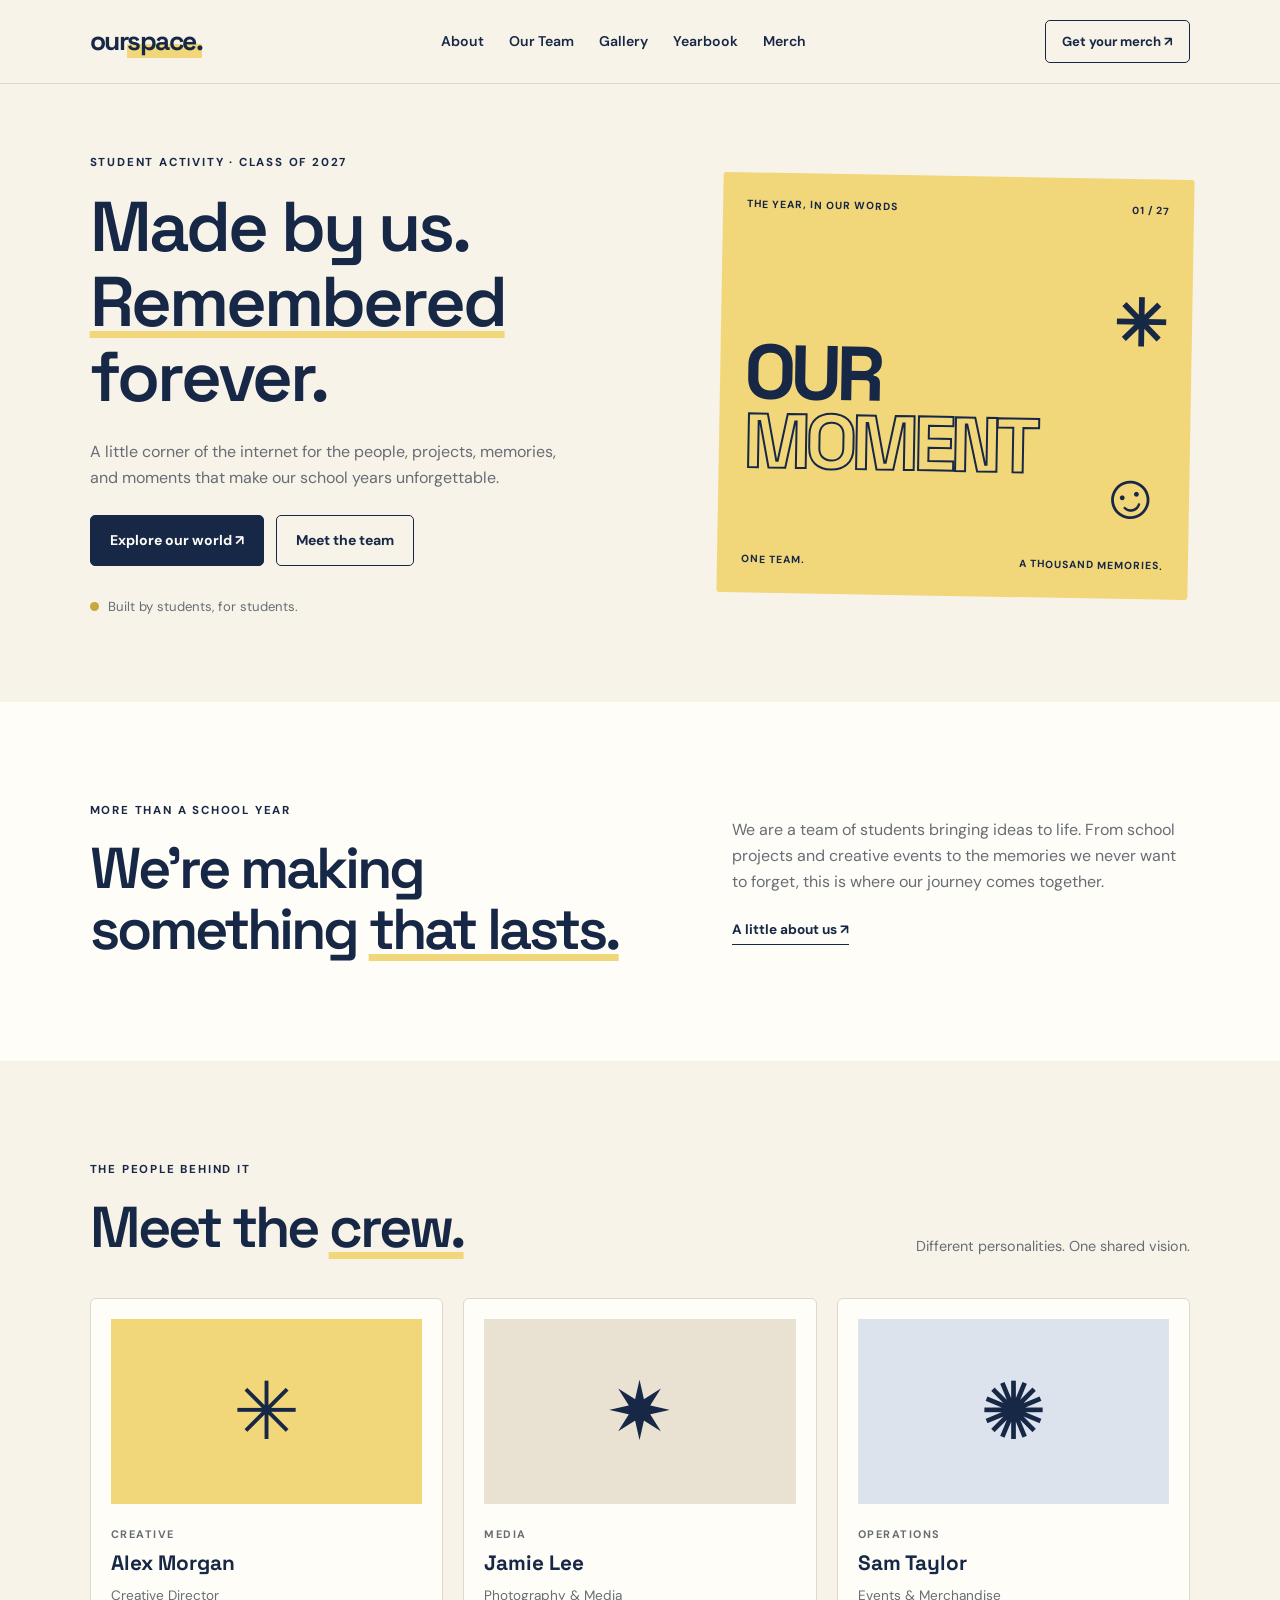
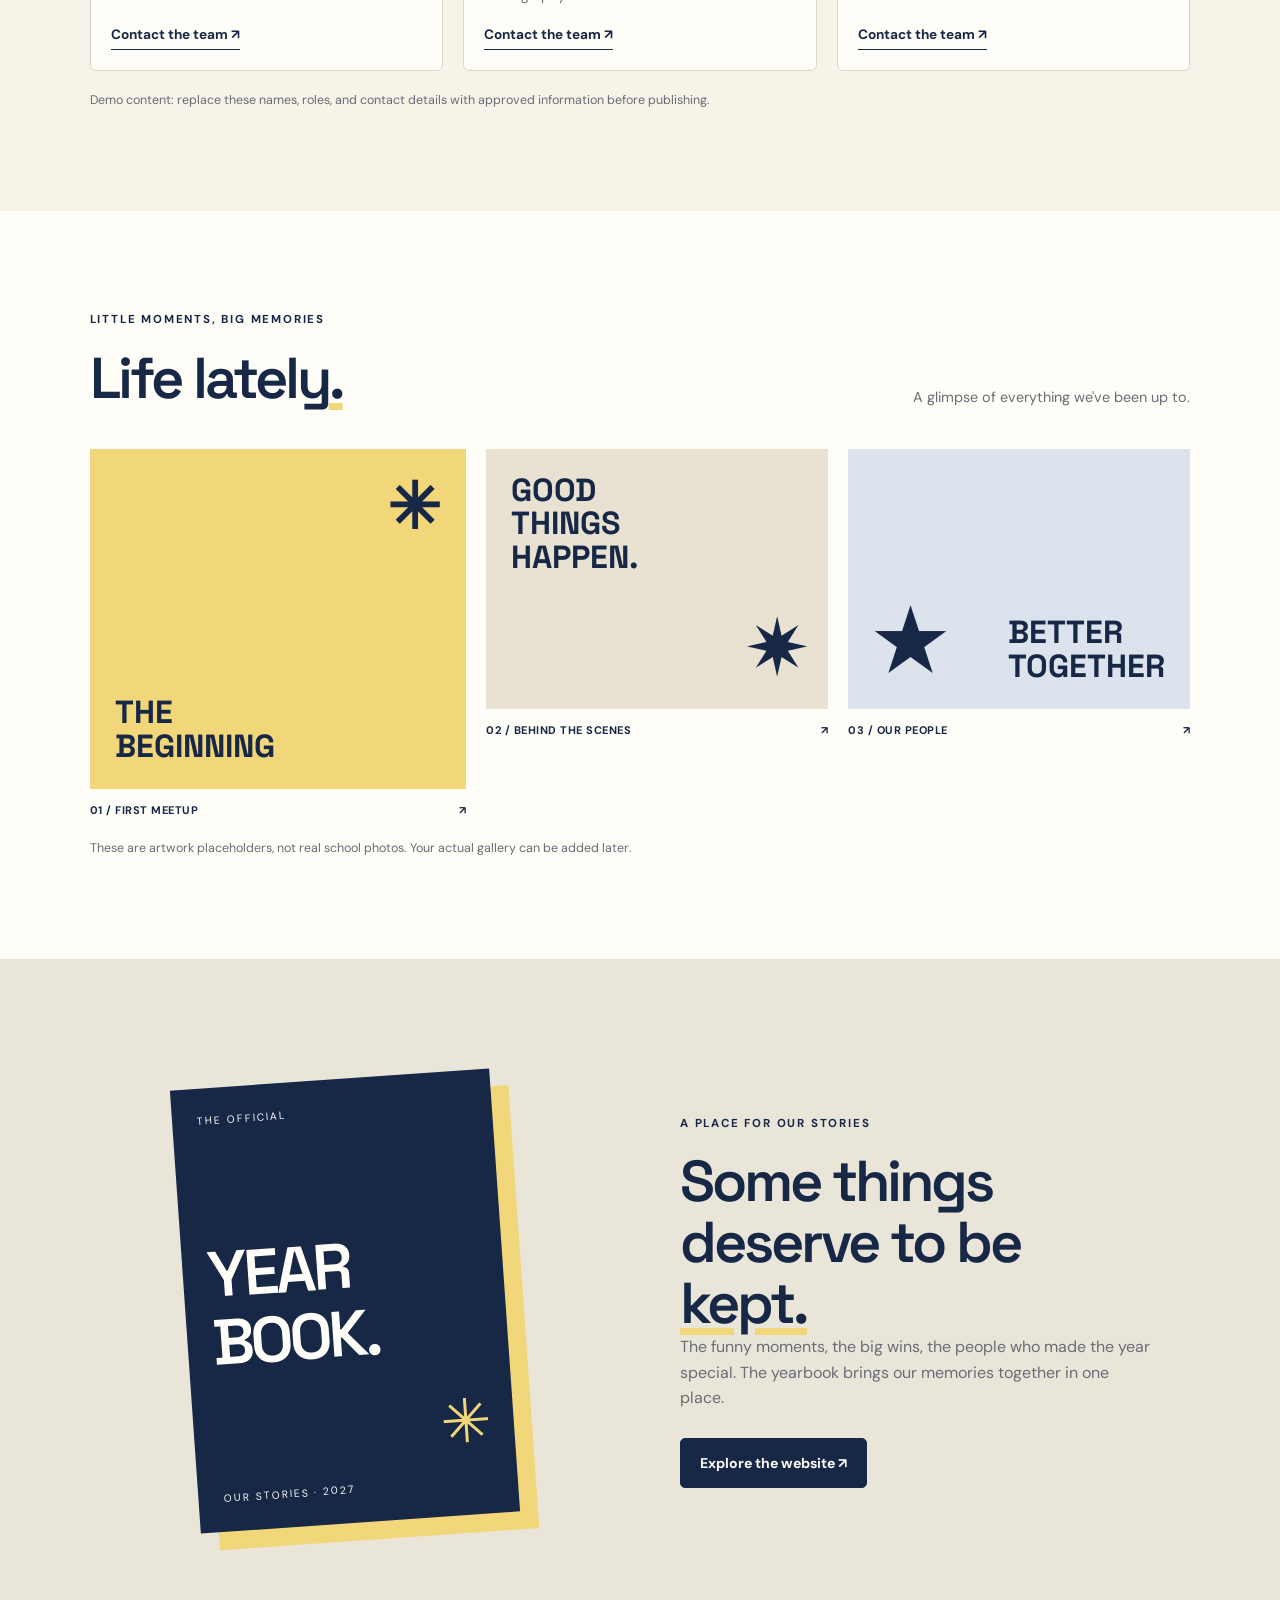
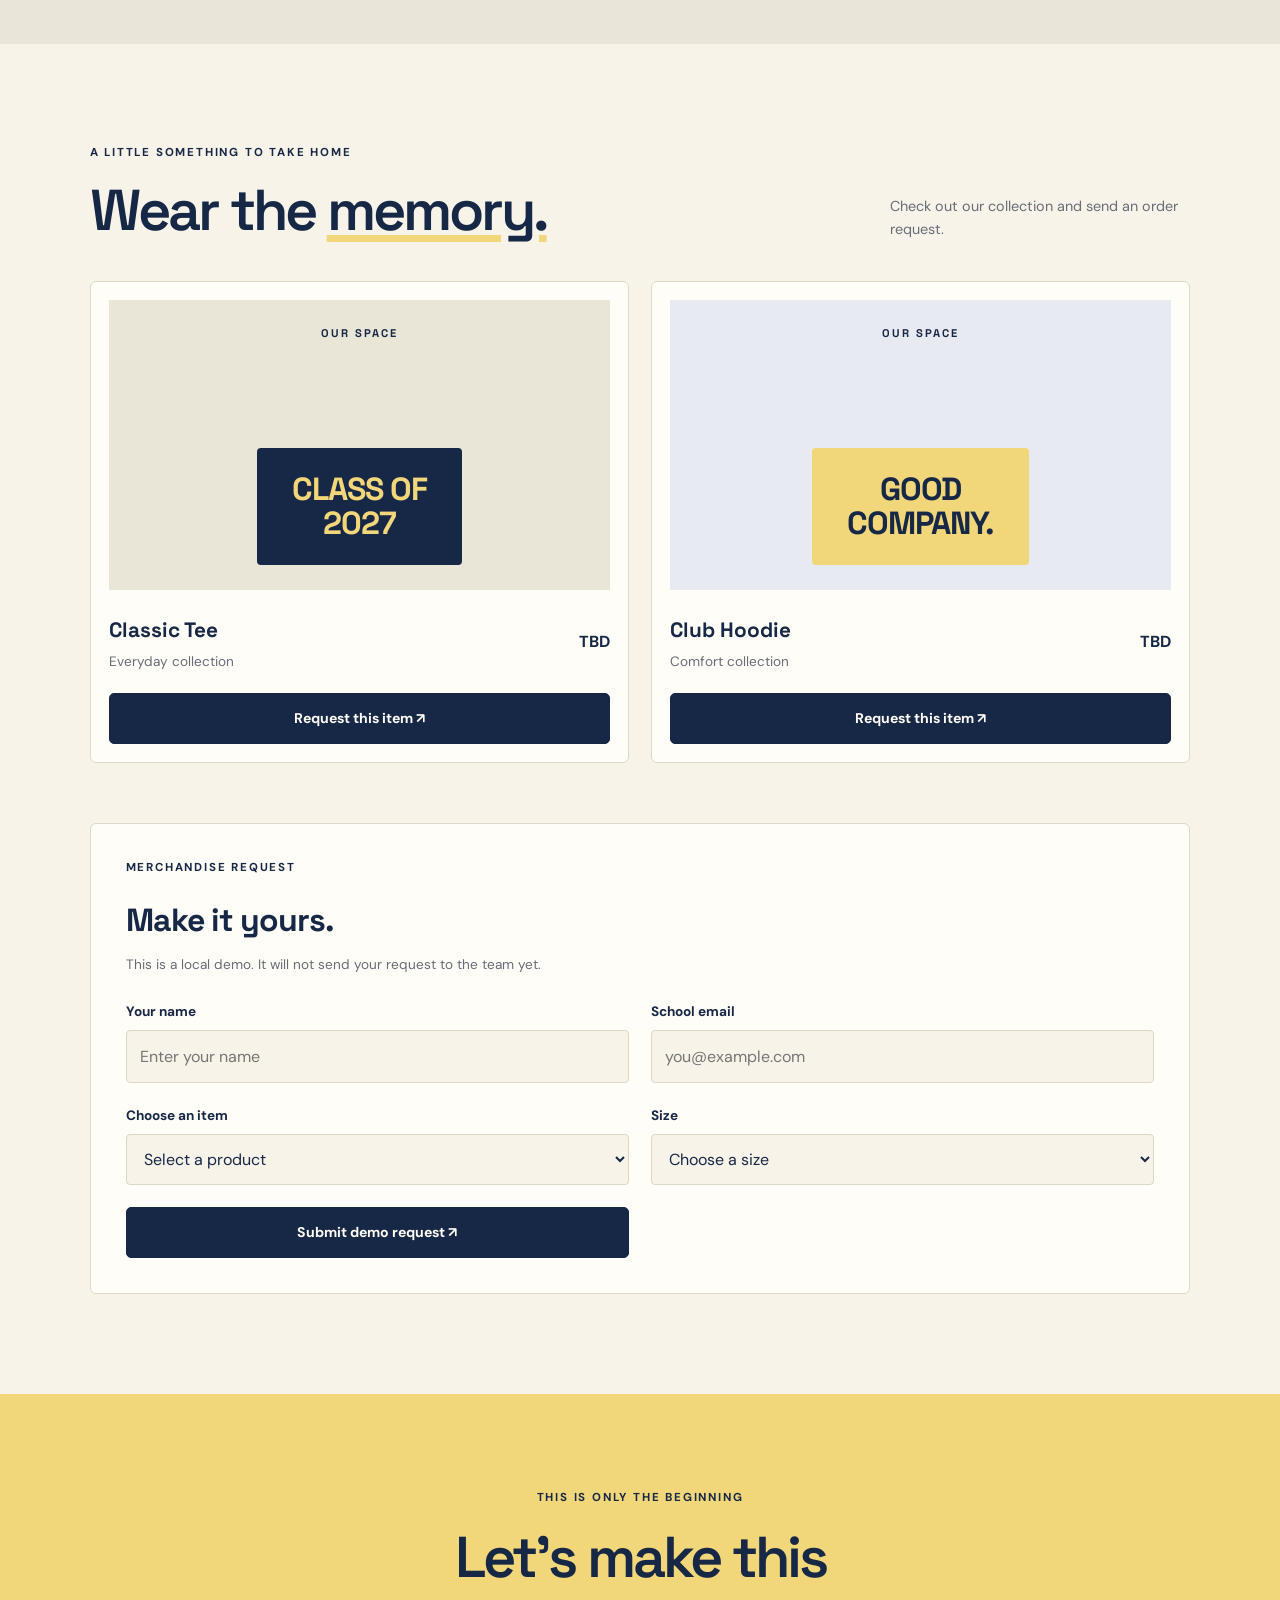
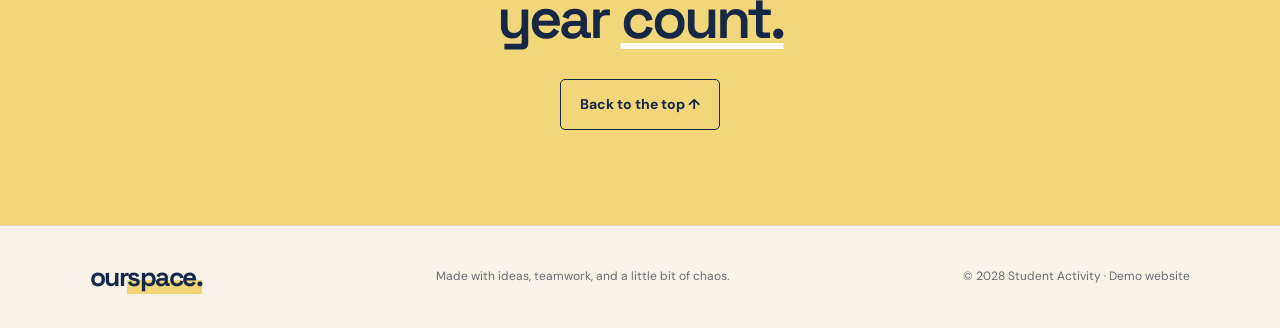
==== index.html @ 23446fe1 "Add files via upload" ====
<!DOCTYPE html>
<html lang="en">
<head>
	<meta charset="UTF-8">
	<meta name="viewport" content="width=device-width, initial-scale=1.0">
	<title>Our Space | Student Activity</title>
	<link rel="stylesheet" href="style.css">
	<script src="script.js" defer></script>
</head>

<body>
	<header class="navbar">
		<a href="#home" class="logo">our<span>space.</span></a>

		<nav>
			<a href="#about">About</a>
			<a href="#team">Our Team</a>
			<a href="#gallery">Gallery</a>
			<a href="#yearbook">Yearbook</a>
			<a href="#shop">Merch</a>
		</nav>

		<a class="nav-cta" href="#shop">Get your merch ↗</a>
	</header>

	<main>
		<section class="hero" id="home">
			<div class="hero-content">
				<p class="eyebrow">STUDENT ACTIVITY · CLASS OF 2027</p>

				<h1>Made by us.<br>
					<span>Remembered</span> forever.
				</h1>

				<p class="hero-description">
					A little corner of the internet for the people,
					projects, memories, and moments that make our
					school years unforgettable.
				</p>

				<div class="hero-buttons">
					<a class="button button-dark" href="#gallery">
						Explore our world ↗
					</a>

					<a class="button button-light" href="#team">
						Meet the team
					</a>
				</div>

				<div class="hero-note">
					<span class="status-dot"></span>
					Built by students, for students.
				</div>
			</div>

			<div class="hero-art">
				<div class="art-topline">
					<span>THE YEAR, IN OUR WORDS</span>
					<span>01 / 27</span>
				</div>

				<div class="art-main">
					<span class="art-spark">✳</span>
					<span class="art-word">OUR</span>
					<span class="art-word art-outline">MOMENT</span>
					<span class="art-smile">☺</span>
				</div>

				<div class="art-bottom">
					<span>ONE TEAM.</span>
					<span>A THOUSAND MEMORIES.</span>
				</div>
			</div>
		</section>

		<section class="intro section-pad" id="about">
			<div>
				<p class="eyebrow">MORE THAN A SCHOOL YEAR</p>
				<h2>We're making<br>something <span>that lasts.</span></h2>
			</div>

			<div class="intro-copy">
				<p>
					We are a team of students bringing ideas to life.
					From school projects and creative events to the
					memories we never want to forget, this is where
					our journey comes together.
				</p>

				<a class="text-link" href="#team">A little about us ↗</a>
			</div>
		</section>

		<section class="team section-pad" id="team">
			<div class="section-heading">
				<div>
					<p class="eyebrow">THE PEOPLE BEHIND IT</p>
					<h2>Meet the <span>crew.</span></h2>
				</div>
				<p class="section-description">
					Different personalities. One shared vision.
				</p>
			</div>

			<div class="team-grid">
				<article class="team-card">
					<div class="avatar avatar-one">✳</div>
					<p class="card-tag">CREATIVE</p>
					<h3>Alex Morgan</h3>
					<p class="muted">Creative Director</p>
					<a href="mailto:team@example.com" class="text-link">
						Contact the team ↗
					</a>
				</article>

				<article class="team-card">
					<div class="avatar avatar-two">✷</div>
					<p class="card-tag">MEDIA</p>
					<h3>Jamie Lee</h3>
					<p class="muted">Photography &amp; Media</p>
					<a href="mailto:team@example.com" class="text-link">
						Contact the team ↗
					</a>
				</article>

				<article class="team-card">
					<div class="avatar avatar-three">✺</div>
					<p class="card-tag">OPERATIONS</p>
					<h3>Sam Taylor</h3>
					<p class="muted">Events &amp; Merchandise</p>
					<a href="mailto:team@example.com" class="text-link">
						Contact the team ↗
					</a>
				</article>
			</div>

			<p class="demo-note">
				Demo content: replace these names, roles, and contact
				details with approved information before publishing.
			</p>
		</section>

		<section class="gallery section-pad" id="gallery">
			<div class="section-heading">
				<div>
					<p class="eyebrow">LITTLE MOMENTS, BIG MEMORIES</p>
					<h2>Life lately<span>.</span></h2>
				</div>
				<p class="section-description">
					A glimpse of everything we've been up to.
				</p>
			</div>

			<div class="gallery-grid">
				<article class="gallery-card gallery-tall">
					<div class="gallery-art gallery-art-one">
						<span>✳</span>
						<p>THE<br>BEGINNING</p>
					</div>
					<div class="gallery-caption">
						<span>01 / FIRST MEETUP</span>
						<span>↗</span>
					</div>
				</article>

				<article class="gallery-card">
					<div class="gallery-art gallery-art-two">
						<span>GOOD<br>THINGS<br>HAPPEN.</span>
						<span class="gallery-star">✷</span>
					</div>
					<div class="gallery-caption">
						<span>02 / BEHIND THE SCENES</span>
						<span>↗</span>
					</div>
				</article>

				<article class="gallery-card">
					<div class="gallery-art gallery-art-three">
						<span class="gallery-big">★</span>
						<span>BETTER<br>TOGETHER</span>
					</div>
					<div class="gallery-caption">
						<span>03 / OUR PEOPLE</span>
						<span>↗</span>
					</div>
				</article>
			</div>

			<p class="demo-note">
				These are artwork placeholders, not real school photos.
				Your actual gallery can be added later.
			</p>
		</section>

		<section class="yearbook section-pad" id="yearbook">
			<div class="yearbook-art">
				<div class="yearbook-cover">
					<p>THE OFFICIAL</p>
					<h3>YEAR<br>BOOK.</h3>
					<span>OUR STORIES · 2027</span>
					<div class="cover-star">✳</div>
				</div>
			</div>

			<div class="yearbook-copy">
				<p class="eyebrow">A PLACE FOR OUR STORIES</p>
				<h2>Some things<br>deserve to be <span>kept.</span></h2>
				<p>
					The funny moments, the big wins, the people who
					made the year special. The yearbook brings our
					memories together in one place.
				</p>
				<a class="button button-dark" href="#shop">
					Explore the website ↗
				</a>
			</div>
		</section>

		<section class="shop section-pad" id="shop">
			<div class="section-heading">
				<div>
					<p class="eyebrow">A LITTLE SOMETHING TO TAKE HOME</p>
					<h2>Wear the <span>memory.</span></h2>
				</div>
				<p class="section-description">
					Check out our collection and send an order request.
				</p>
			</div>

			<div class="product-grid">
				<article class="product-card">
					<div class="product-art product-shirt">
						<span>OUR SPACE</span>
						<p>CLASS OF<br>2027</p>
					</div>
					<div class="product-info">
						<div>
							<h3>Classic Tee</h3>
							<p class="muted">Everyday collection</p>
						</div>
						<span class="product-price">TBD</span>
					</div>
					<button class="button button-dark product-button"
						data-product="Classic Tee">
						Request this item ↗
					</button>
				</article>

				<article class="product-card">
					<div class="product-art product-hoodie">
						<span>OUR SPACE</span>
						<p>GOOD<br>COMPANY.</p>
					</div>
					<div class="product-info">
						<div>
							<h3>Club Hoodie</h3>
							<p class="muted">Comfort collection</p>
						</div>
						<span class="product-price">TBD</span>
					</div>
					<button class="button button-dark product-button"
						data-product="Club Hoodie">
						Request this item ↗
					</button>
				</article>
			</div>

			<div class="order-panel" id="order-panel">
				<div class="order-heading">
					<p class="eyebrow">MERCHANDISE REQUEST</p>
					<h3>Make it yours.</h3>
					<p class="muted">
						This is a local demo. It will not send your
						request to the team yet.
					</p>
				</div>

				<form id="order-form">
					<div class="form-row">
						<label for="student-name">Your name</label>
						<input id="student-name" name="studentName"
							type="text" placeholder="Enter your name"
							required>
					</div>

					<div class="form-row">
						<label for="student-email">School email</label>
						<input id="student-email" name="studentEmail"
							type="email" placeholder="you@example.com"
							required>
					</div>

					<div class="form-row">
						<label for="product-choice">Choose an item</label>
						<select id="product-choice" name="product" required>
							<option value="">Select a product</option>
							<option value="Classic Tee">Classic Tee</option>
							<option value="Club Hoodie">Club Hoodie</option>
						</select>
					</div>

					<div class="form-row">
						<label for="product-size">Size</label>
						<select id="product-size" name="size" required>
							<option value="">Choose a size</option>
							<option value="S">Small</option>
							<option value="M">Medium</option>
							<option value="L">Large</option>
							<option value="XL">Extra Large</option>
						</select>
					</div>

					<button class="button button-dark submit-button"
						type="submit">
						Submit demo request ↗
					</button>

					<p class="form-feedback" id="form-feedback"
						aria-live="polite"></p>
				</form>
			</div>
		</section>

		<section class="closing">
			<p class="eyebrow">THIS IS ONLY THE BEGINNING</p>
			<h2>Let's make this<br>year <span>count.</span></h2>
			<a class="button button-light" href="#home">
				Back to the top ↑
			</a>
		</section>
	</main>

	<footer class="footer">
		<a href="#home" class="logo">our<span>space.</span></a>
		<p>Made with ideas, teamwork, and a little bit of chaos.</p>
		<p>© 2028 Student Activity · Demo website</p>
	</footer>
</body>
</html>
---- style.css ----
@import url('https://fonts.googleapis.com/css2?family=DM+Sans:wght@400;500;600;700&family=Space+Grotesk:wght@400;500;600;700&display=swap');

:root {
    --ink: #172746;
    --paper: #F7F3E8;
    --yellow: #F2D77A;
    --muted: #686C75;
    --line: #DDD7C9;
    --white: #FFFDF7;
}

* {
    box-sizing: border-box;
    margin: 0;
    padding: 0;
}

html {
    scroll-behavior: smooth;
    scroll-padding-top: 90px;
}

body {
    background: var(--paper);
    color: var(--ink);
    font-family: "DM Sans", sans-serif;
    line-height: 1.6;
}

a {
    color: inherit;
    text-decoration: none;
}

button,
input,
select {
    font: inherit;
}

button,
a {
    -webkit-tap-highlight-color: transparent;
}

button:focus-visible,
a:focus-visible,
input:focus-visible,
select:focus-visible {
    outline: 3px solid var(--yellow);
    outline-offset: 4px;
}

/* NAVIGATION */

.navbar {
    min-height: 82px;
    padding: 20px 7%;
    display: flex;
    justify-content: space-between;
    align-items: center;
    gap: 28px;
    border-bottom: 1px solid var(--line);
    background: var(--paper);
}

.logo {
    font-family: "Space Grotesk", sans-serif;
    font-size: 1.65rem;
    font-weight: 700;
    letter-spacing: -1.5px;
    white-space: nowrap;
}

.logo span {
    color: var(--ink);
    background: linear-gradient(
        transparent 60%,
        var(--yellow) 60%
    );
}

.navbar nav {
    display: flex;
    align-items: center;
    justify-content: center;
    gap: 25px;
    flex-wrap: wrap;
}

.navbar nav a {
    font-size: 0.88rem;
    font-weight: 600;
    transition: opacity 0.2s ease;
}

.navbar nav a:hover,
.text-link:hover {
    opacity: 0.65;
}

.nav-cta {
    border: 1px solid var(--ink);
    padding: 10px 16px;
    border-radius: 5px;
    font-size: 0.82rem;
    font-weight: 700;
    white-space: nowrap;
    transition: background 0.2s ease;
}

.nav-cta:hover {
    background: var(--yellow);
}

/* REUSABLE BUTTONS */

.button {
    display: inline-flex;
    justify-content: center;
    align-items: center;
    border: 1px solid var(--ink);
    border-radius: 5px;
    padding: 13px 19px;
    cursor: pointer;
    font-size: 0.88rem;
    font-weight: 700;
    transition: transform 0.2s ease, background 0.2s ease;
}

.button:hover {
    transform: translateY(-3px);
}

.button-dark {
    background: var(--ink);
    color: var(--white);
}

.button-dark:hover {
    background: #263B60;
}

.button-light {
    background: transparent;
    color: var(--ink);
}

.button-light:hover {
    background: var(--yellow);
}

/* HERO SECTION */

.hero {
    padding: 70px 7% 85px;
    min-height: 580px;
    display: grid;
    grid-template-columns: 1.1fr 0.9fr;
    gap: 55px;
    align-items: center;
}

.eyebrow {
    font-size: 0.72rem;
    font-weight: 700;
    letter-spacing: 1.8px;
    margin-bottom: 18px;
}

.hero h1,
h2,
.yearbook-cover h3,
.closing h2 {
    font-family: "Space Grotesk", sans-serif;
    font-weight: 600;
    letter-spacing: -3px;
    line-height: 1.06;
}

.hero h1 {
    font-size: clamp(3rem, 5.5vw, 5.5rem);
    max-width: 650px;
}

.hero h1 span,
.intro h2 span,
.section-heading h2 span,
.yearbook-copy h2 span {
    color: var(--ink);
    text-decoration: underline;
    text-decoration-color: var(--yellow);
    text-decoration-thickness: 7px;
    text-underline-offset: 5px;
}

.hero-description {
    color: var(--muted);
    max-width: 480px;
    margin: 25px 0;
    font-size: 1rem;
}

.hero-buttons {
    display: flex;
    flex-wrap: wrap;
    gap: 12px;
}

.hero-note {
    display: flex;
    align-items: center;
    gap: 9px;
    margin-top: 30px;
    color: var(--muted);
    font-size: 0.82rem;
}

.status-dot {
    width: 9px;
    height: 9px;
    border-radius: 50%;
    background: #C6A83F;
}

/* DECORATIVE HERO ART */

.hero-art {
    background: var(--yellow);
    min-height: 420px;
    padding: 24px;
    display: flex;
    flex-direction: column;
    justify-content: space-between;
    transform: rotate(1deg);
    border-radius: 3px;
    overflow: hidden;
}

.art-topline,
.art-bottom {
    display: flex;
    justify-content: space-between;
    gap: 10px;
    font-size: 0.65rem;
    font-weight: 700;
    letter-spacing: 1px;
}

.art-main {
    position: relative;
    display: flex;
    flex-direction: column;
    align-items: flex-start;
    font-family: "Space Grotesk", sans-serif;
    font-weight: 700;
    font-size: clamp(3rem, 6vw, 5.7rem);
    letter-spacing: -6px;
    line-height: 0.9;
}

.art-outline {
    color: transparent;
    -webkit-text-stroke: 2px var(--ink);
}

.art-spark {
    font-size: 4rem;
    align-self: flex-end;
    margin-bottom: -10px;
    letter-spacing: 0;
}

.art-smile {
    position: absolute;
    right: 8px;
    bottom: -45px;
    font-size: 4rem;
    transform: rotate(-15deg);
}

/* INTRODUCTION */

.section-pad {
    padding: 100px 7%;
}

.intro {
    background: var(--white);
    display: grid;
    grid-template-columns: 1fr 0.8fr;
    gap: 70px;
    align-items: center;
}

.intro h2,
.section-heading h2,
.yearbook-copy h2,
.closing h2 {
    font-size: clamp(2.5rem, 4.5vw, 4.2rem);
}

.intro-copy {
    max-width: 490px;
}

.intro-copy p,
.yearbook-copy > p:not(.eyebrow) {
    color: var(--muted);
    margin-bottom: 22px;
}

.text-link {
    display: inline-block;
    font-size: 0.85rem;
    font-weight: 700;
    border-bottom: 1px solid currentColor;
    padding-bottom: 3px;
}

/* TEAM */

.team,
.shop {
    background: var(--paper);
}

.section-heading {
    display: flex;
    justify-content: space-between;
    align-items: flex-end;
    gap: 30px;
    margin-bottom: 40px;
}

.section-description {
    max-width: 300px;
    color: var(--muted);
    font-size: 0.9rem;
}

.team-grid {
    display: grid;
    grid-template-columns: repeat(3, minmax(0, 1fr));
    gap: 20px;
}

.team-card {
    padding: 20px;
    background: var(--white);
    border: 1px solid var(--line);
    border-radius: 6px;
}

.avatar {
    min-height: 185px;
    display: flex;
    align-items: center;
    justify-content: center;
    font-family: "Space Grotesk", sans-serif;
    font-size: 5rem;
    margin-bottom: 22px;
}

.avatar-one {
    background: var(--yellow);
}

.avatar-two {
    background: #E9E2D3;
}

.avatar-three {
    background: #DCE3ED;
}

.card-tag {
    font-size: 0.68rem;
    letter-spacing: 1.5px;
    font-weight: 700;
    color: var(--muted);
}

.team-card h3,
.product-info h3 {
    font-family: "Space Grotesk", sans-serif;
    font-size: 1.3rem;
    margin: 4px 0;
}

.muted {
    color: var(--muted);
    font-size: 0.85rem;
}

.team-card .text-link {
    margin-top: 18px;
}

.demo-note {
    color: var(--muted);
    font-size: 0.78rem;
    margin-top: 20px;
}

/* GALLERY */

.gallery {
    background: var(--white);
}

.gallery-grid {
    display: grid;
    grid-template-columns: 1.1fr 1fr 1fr;
    gap: 20px;
    align-items: start;
}

.gallery-card {
    min-width: 0;
}

.gallery-art {
    min-height: 260px;
    padding: 25px;
    display: flex;
    flex-direction: column;
    justify-content: space-between;
    font-family: "Space Grotesk", sans-serif;
    font-weight: 700;
    font-size: 2rem;
    line-height: 1.05;
    overflow: hidden;
}

.gallery-tall .gallery-art {
    min-height: 340px;
}

.gallery-art-one {
    background: var(--yellow);
}

.gallery-art-one > span {
    align-self: flex-end;
    font-size: 4rem;
}

.gallery-art-two {
    background: #E9E2D3;
    position: relative;
}

.gallery-star {
    align-self: flex-end;
    font-size: 4rem;
}

.gallery-art-three {
    background: #DCE3ED;
    flex-direction: row;
    align-items: flex-end;
    gap: 12px;
}

.gallery-big {
    font-size: 5rem;
}

.gallery-caption {
    display: flex;
    justify-content: space-between;
    gap: 10px;
    margin-top: 13px;
    font-size: 0.69rem;
    font-weight: 700;
    letter-spacing: 0.5px;
}

/* YEARBOOK */

.yearbook {
    background: #EAE5D9;
    display: grid;
    grid-template-columns: 1fr 1fr;
    align-items: center;
    gap: 80px;
}

.yearbook-art {
    display: flex;
    justify-content: center;
    padding: 20px;
}

.yearbook-cover {
    width: min(100%, 320px);
    aspect-ratio: 0.72;
    background: var(--ink);
    color: var(--white);
    padding: 25px;
    display: flex;
    flex-direction: column;
    justify-content: space-between;
    position: relative;
    box-shadow: 18px 18px 0 var(--yellow);
    transform: rotate(-4deg);
}

.yearbook-cover > p,
.yearbook-cover > span {
    font-size: 0.65rem;
    letter-spacing: 2px;
}

.yearbook-cover h3 {
    font-size: 4rem;
    letter-spacing: -4px;
}

.cover-star {
    position: absolute;
    right: 22px;
    bottom: 45px;
    color: var(--yellow);
    font-size: 3.8rem;
}

.yearbook-copy {
    max-width: 470px;
}

.yearbook-copy .button {
    margin-top: 5px;
}

/* MERCHANDISE */

.product-grid {
    display: grid;
    grid-template-columns: repeat(2, minmax(0, 1fr));
    gap: 22px;
}

.product-card {
    padding: 18px;
    border: 1px solid var(--line);
    border-radius: 6px;
    background: var(--white);
}

.product-art {
    min-height: 290px;
    padding: 25px;
    display: flex;
    flex-direction: column;
    justify-content: space-between;
    align-items: center;
    text-align: center;
    font-family: "Space Grotesk", sans-serif;
    font-weight: 700;
    font-size: 0.7rem;
    letter-spacing: 2px;
}

.product-art p {
    font-size: 2rem;
    letter-spacing: -1px;
    line-height: 1.05;
}

.product-shirt {
    background: #E9E6D8;
}

.product-hoodie {
    background: #E7EAF0;
}

.product-shirt p {
    background: var(--ink);
    color: var(--yellow);
    padding: 25px 35px;
    border-radius: 4px;
}

.product-hoodie p {
    background: var(--yellow);
    color: var(--ink);
    padding: 25px 35px;
    border-radius: 4px;
}

.product-info {
    display: flex;
    justify-content: space-between;
    gap: 15px;
    align-items: center;
    padding: 20px 0;
}

.product-price {
    font-weight: 700;
    white-space: nowrap;
}

.product-button {
    width: 100%;
}

/* ORDER FORM */

.order-panel {
    margin-top: 60px;
    padding: 35px;
    background: var(--white);
    border: 1px solid var(--line);
    border-radius: 6px;
}

.order-heading {
    max-width: 540px;
    margin-bottom: 25px;
}

.order-heading h3 {
    font-family: "Space Grotesk", sans-serif;
    font-size: 2rem;
    letter-spacing: -1px;
    margin-bottom: 8px;
}

#order-form {
    display: grid;
    grid-template-columns: 1fr 1fr;
    gap: 22px;
}

.form-row {
    display: flex;
    flex-direction: column;
    gap: 7px;
}

.form-row label {
    font-size: 0.85rem;
    font-weight: 700;
}

.form-row input,
.form-row select {
    width: 100%;
    padding: 13px;
    background: var(--paper);
    border: 1px solid var(--line);
    border-radius: 4px;
    color: var(--ink);
}

.form-row input:focus,
.form-row select:focus {
    border-color: var(--ink);
}

.submit-button {
    align-self: end;
}

.form-feedback {
    align-self: center;
    color: #52602B;
    font-size: 0.9rem;
    font-weight: 600;
}

/* CLOSING SECTION */

.closing {
    background: var(--yellow);
    text-align: center;
    padding: 95px 20px;
}

.closing .eyebrow {
    margin-bottom: 20px;
}

.closing h2 {
    margin-bottom: 30px;
}

.closing h2 span {
    color: var(--ink);
    text-decoration: underline;
    text-decoration-color: var(--white);
    text-decoration-thickness: 6px;
    text-underline-offset: 5px;
}

/* FOOTER */

.footer {
    padding: 30px 7%;
    display: flex;
    justify-content: space-between;
    align-items: center;
    gap: 20px;
    flex-wrap: wrap;
    border-top: 1px solid var(--line);
    background: var(--paper);
}

.footer p {
    font-size: 0.75rem;
    color: var(--muted);
}

/* TABLETS */

@media (max-width: 1000px) {
    .navbar {
        flex-wrap: wrap;
    }

    .navbar nav {
        order: 3;
        width: 100%;
        justify-content: flex-start;
    }

    .hero {
        grid-template-columns: 1fr 0.85fr;
        gap: 30px;
    }

    .art-main {
        font-size: 4rem;
    }

    .section-pad {
        padding: 75px 5%;
    }
}

/* PHONES */

@media (max-width: 700px) {
    .navbar {
        padding: 18px 5%;
    }

    .navbar nav {
        gap: 14px;
    }

    .navbar nav a {
        font-size: 0.78rem;
    }

    .nav-cta {
        display: none;
    }

    .hero,
    .intro,
    .yearbook {
        grid-template-columns: 1fr;
    }

    .hero {
        padding: 55px 5%;
    }

    .hero h1 {
        font-size: 3.5rem;
    }

    .hero-art {
        min-height: 340px;
    }

    .art-main {
        font-size: 4.2rem;
    }

    .section-pad {
        padding: 65px 5%;
    }

    .intro {
        gap: 25px;
    }

    .section-heading {
        align-items: flex-start;
        flex-direction: column;
        gap: 15px;
    }

    .team-grid {
        grid-template-columns: 1fr;
    }

    .avatar {
        min-height: 150px;
    }

    .gallery-grid {
        grid-template-columns: 1fr 1fr;
    }

    .gallery-tall {
        grid-column: 1 / -1;
    }

    .gallery-tall .gallery-art {
        min-height: 300px;
    }

    .gallery-art {
        min-height: 230px;
        padding: 18px;
        font-size: 1.6rem;
    }

    .yearbook {
        gap: 40px;
    }

    .product-grid {
        grid-template-columns: 1fr;
    }

    .order-panel {
        padding: 22px;
    }

    #order-form {
        grid-template-columns: 1fr;
    }

    .footer {
        flex-direction: column;
        align-items: flex-start;
    }
}

/* SMALL PHONES */

@media (max-width: 400px) {
    .hero h1 {
        font-size: 2.9rem;
    }

    .art-main {
        font-size: 3.3rem;
    }

    .art-bottom {
        font-size: 0.55rem;
    }

    .gallery-grid {
        grid-template-columns: 1fr;
    }

    .gallery-tall {
        grid-column: auto;
    }
}
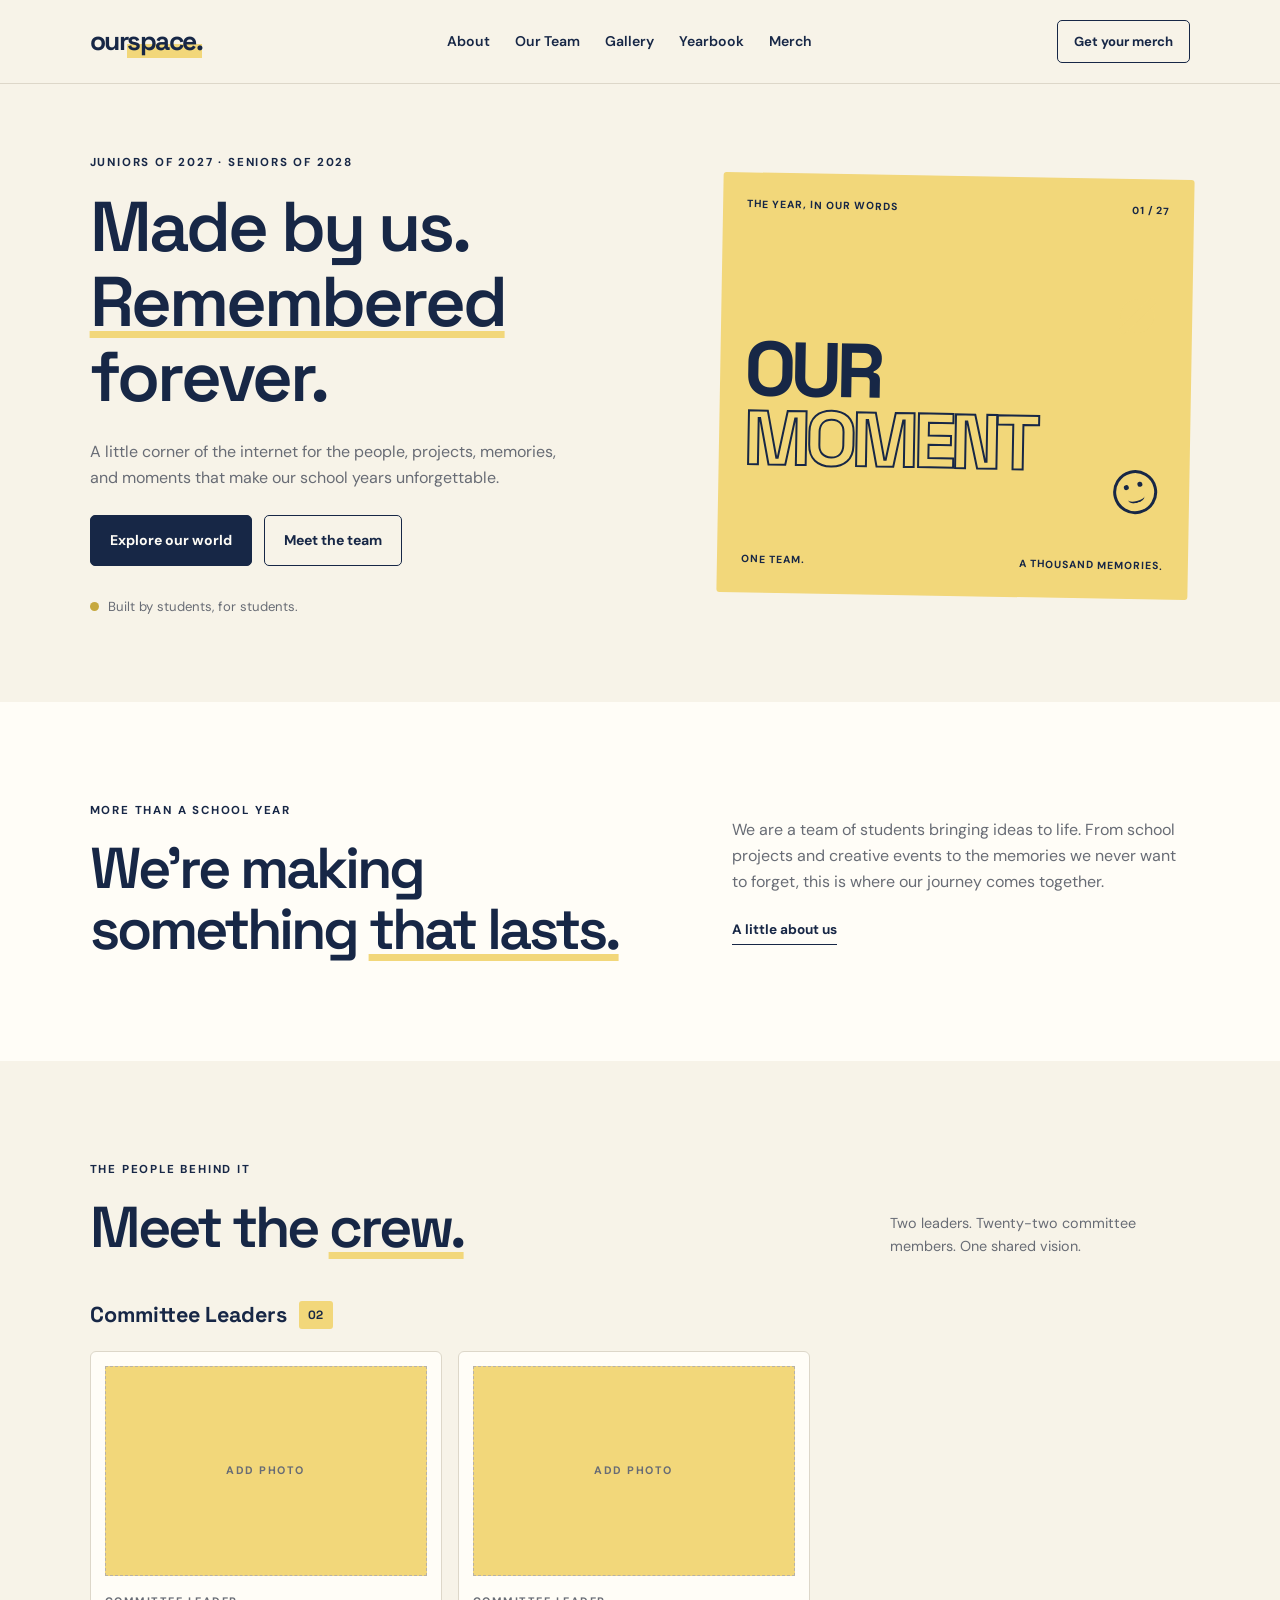
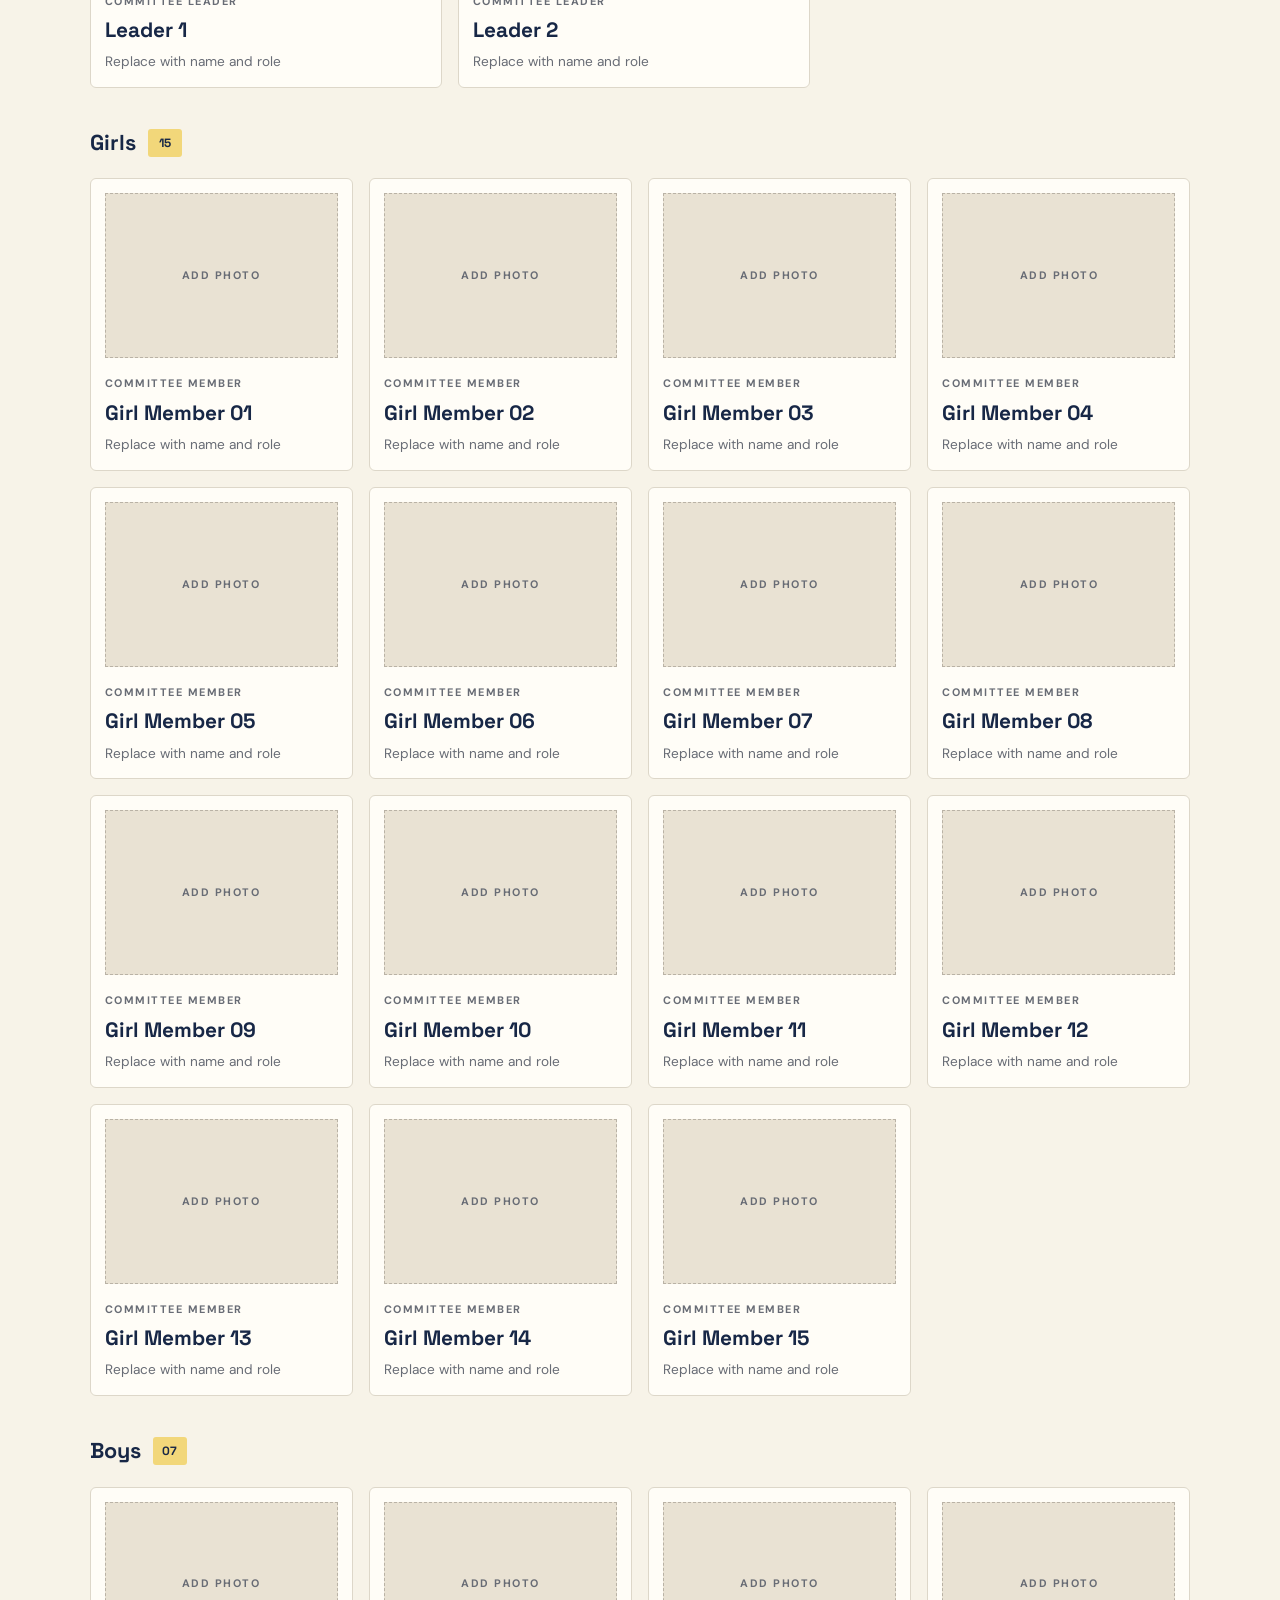
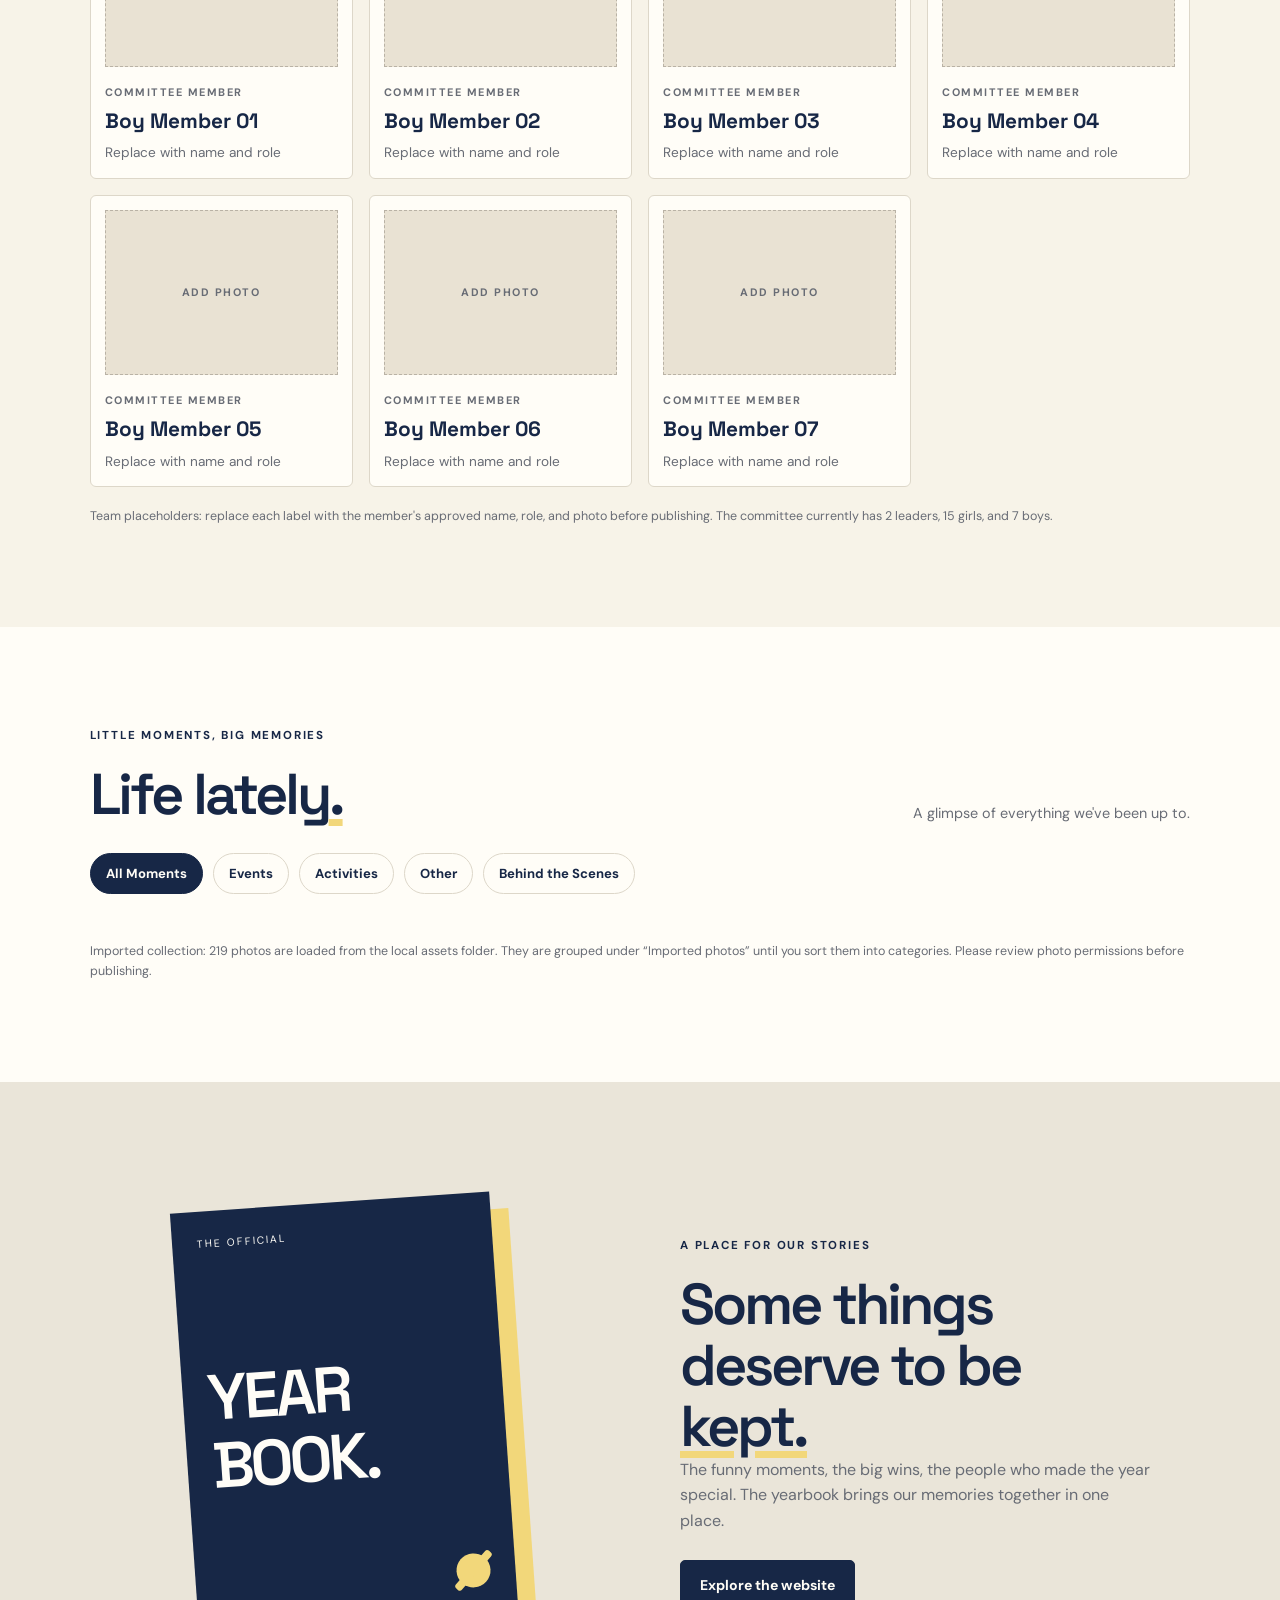
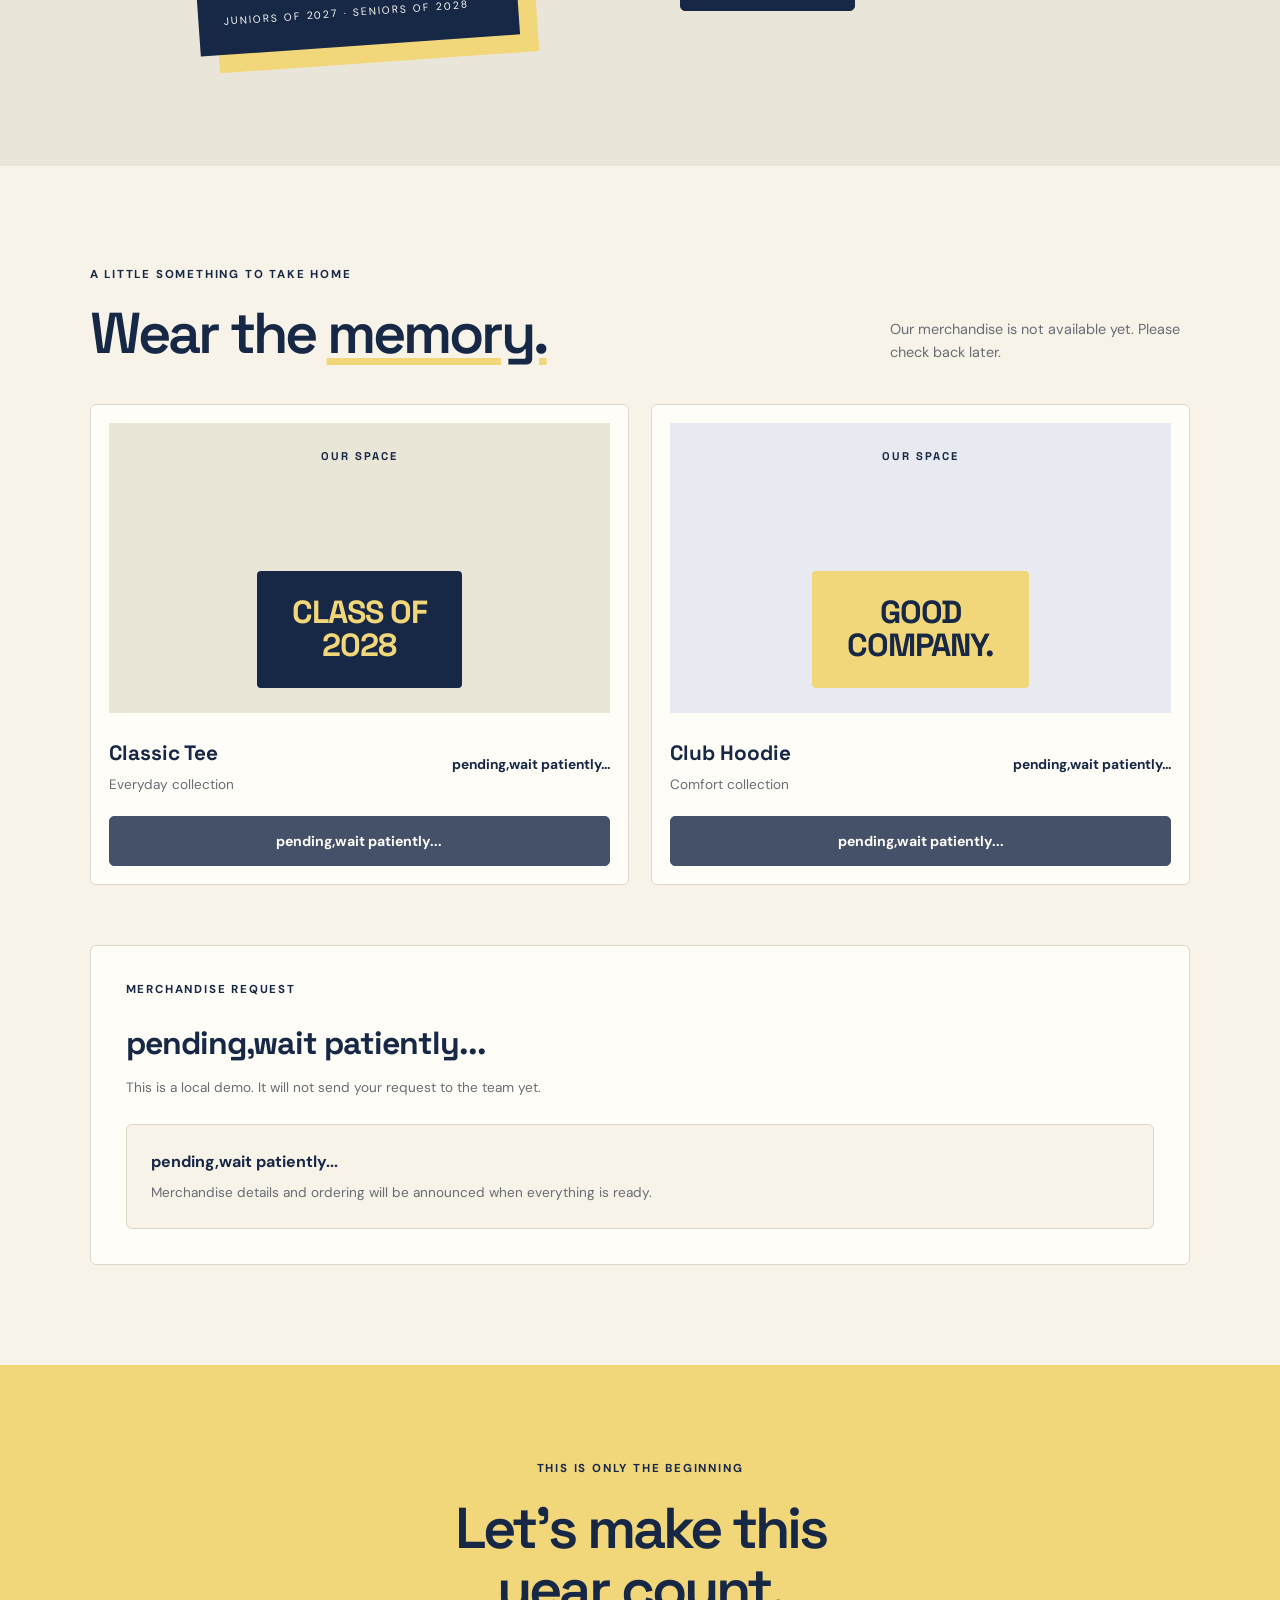
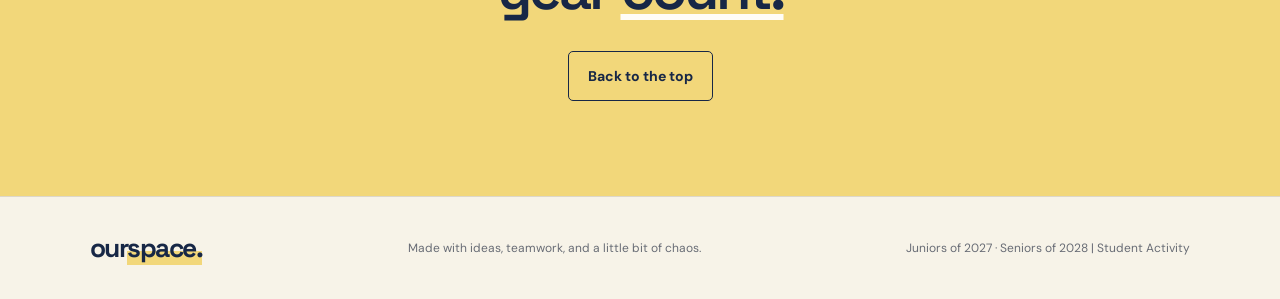
==== commit 10d130de: "Update homepage with new gallery" ====
--- a/index.html
+++ b/index.html
@@ -4,8 +4,9 @@
 	<meta charset="UTF-8">
 	<meta name="viewport" content="width=device-width, initial-scale=1.0">
 	<title>Our Space | Student Activity</title>
-	<link rel="stylesheet" href="style.css">
-	<script src="script.js" defer></script>
+	<link rel="stylesheet" href="our-space-style.css">
+<script src="gallery-data.js" defer></script>
+<script src="our-space-script.js" defer></script>
 </head>
 
 <body>
@@ -20,13 +21,13 @@
 			<a href="#shop">Merch</a>
 		</nav>
 
-		<a class="nav-cta" href="#shop">Get your merch ↗</a>
+		<a class="nav-cta" href="#shop">Get your merch</a>
 	</header>
 
 	<main>
 		<section class="hero" id="home">
 			<div class="hero-content">
-				<p class="eyebrow">STUDENT ACTIVITY · CLASS OF 2027</p>
+				<p class="eyebrow">JUNIORS OF 2027 · SENIORS OF 2028 </p>
 
 				<h1>Made by us.<br>
 					<span>Remembered</span> forever.
@@ -40,7 +41,7 @@
 
 				<div class="hero-buttons">
 					<a class="button button-dark" href="#gallery">
-						Explore our world ↗
+						Explore our world
 					</a>
 
 					<a class="button button-light" href="#team">
@@ -61,10 +62,10 @@
 				</div>
 
 				<div class="art-main">
-					<span class="art-spark">✳</span>
+					<span class="art-spark" aria-hidden="true"></span>
 					<span class="art-word">OUR</span>
 					<span class="art-word art-outline">MOMENT</span>
-					<span class="art-smile">☺</span>
+					<span class="art-smile" aria-hidden="true"></span>
 				</div>
 
 				<div class="art-bottom">
@@ -88,7 +89,7 @@
 					our journey comes together.
 				</p>
 
-				<a class="text-link" href="#team">A little about us ↗</a>
+				<a class="text-link" href="#team">A little about us</a>
 			</div>
 		</section>
 
@@ -98,47 +99,172 @@
 					<p class="eyebrow">THE PEOPLE BEHIND IT</p>
 					<h2>Meet the <span>crew.</span></h2>
 				</div>
-				<p class="section-description">
-					Different personalities. One shared vision.
-				</p>
-			</div>
-
-			<div class="team-grid">
-				<article class="team-card">
-					<div class="avatar avatar-one">✳</div>
-					<p class="card-tag">CREATIVE</p>
-					<h3>Alex Morgan</h3>
-					<p class="muted">Creative Director</p>
-					<a href="mailto:team@example.com" class="text-link">
-						Contact the team ↗
-					</a>
-				</article>
-
-				<article class="team-card">
-					<div class="avatar avatar-two">✷</div>
-					<p class="card-tag">MEDIA</p>
-					<h3>Jamie Lee</h3>
-					<p class="muted">Photography &amp; Media</p>
-					<a href="mailto:team@example.com" class="text-link">
-						Contact the team ↗
-					</a>
-				</article>
-
-				<article class="team-card">
-					<div class="avatar avatar-three">✺</div>
-					<p class="card-tag">OPERATIONS</p>
-					<h3>Sam Taylor</h3>
-					<p class="muted">Events &amp; Merchandise</p>
-					<a href="mailto:team@example.com" class="text-link">
-						Contact the team ↗
-					</a>
-				</article>
-			</div>
-
-			<p class="demo-note">
-				Demo content: replace these names, roles, and contact
-				details with approved information before publishing.
-			</p>
+				<p class="section-description">Two leaders. Twenty-two committee members. One shared vision.</p>
+			</div>
+
+			<div class="team-group">
+				<h3 class="team-group-title">Committee Leaders <span>02</span></h3>
+				<div class="team-grid leaders-grid">
+				<article class="team-card leader-card">
+					<div class="member-photo" role="img" aria-label="Photo placeholder for Leader 1"><span>ADD PHOTO</span></div>
+					<p class="card-tag">COMMITTEE LEADER</p>
+					<h3>Leader 1</h3>
+					<p class="muted">Replace with name and role</p>
+				</article>
+				<article class="team-card leader-card">
+					<div class="member-photo" role="img" aria-label="Photo placeholder for Leader 2"><span>ADD PHOTO</span></div>
+					<p class="card-tag">COMMITTEE LEADER</p>
+					<h3>Leader 2</h3>
+					<p class="muted">Replace with name and role</p>
+				</article>
+				</div>
+			</div>
+
+			<div class="team-group">
+				<h3 class="team-group-title">Girls <span>15</span></h3>
+				<div class="team-grid members-grid">
+				<article class="team-card member-card">
+					<div class="member-photo" role="img" aria-label="Photo placeholder for Girl Member 01"><span>ADD PHOTO</span></div>
+					<p class="card-tag">COMMITTEE MEMBER</p>
+					<h3>Girl Member 01</h3>
+					<p class="muted">Replace with name and role</p>
+				</article>
+				<article class="team-card member-card">
+					<div class="member-photo" role="img" aria-label="Photo placeholder for Girl Member 02"><span>ADD PHOTO</span></div>
+					<p class="card-tag">COMMITTEE MEMBER</p>
+					<h3>Girl Member 02</h3>
+					<p class="muted">Replace with name and role</p>
+				</article>
+				<article class="team-card member-card">
+					<div class="member-photo" role="img" aria-label="Photo placeholder for Girl Member 03"><span>ADD PHOTO</span></div>
+					<p class="card-tag">COMMITTEE MEMBER</p>
+					<h3>Girl Member 03</h3>
+					<p class="muted">Replace with name and role</p>
+				</article>
+				<article class="team-card member-card">
+					<div class="member-photo" role="img" aria-label="Photo placeholder for Girl Member 04"><span>ADD PHOTO</span></div>
+					<p class="card-tag">COMMITTEE MEMBER</p>
+					<h3>Girl Member 04</h3>
+					<p class="muted">Replace with name and role</p>
+				</article>
+				<article class="team-card member-card">
+					<div class="member-photo" role="img" aria-label="Photo placeholder for Girl Member 05"><span>ADD PHOTO</span></div>
+					<p class="card-tag">COMMITTEE MEMBER</p>
+					<h3>Girl Member 05</h3>
+					<p class="muted">Replace with name and role</p>
+				</article>
+				<article class="team-card member-card">
+					<div class="member-photo" role="img" aria-label="Photo placeholder for Girl Member 06"><span>ADD PHOTO</span></div>
+					<p class="card-tag">COMMITTEE MEMBER</p>
+					<h3>Girl Member 06</h3>
+					<p class="muted">Replace with name and role</p>
+				</article>
+				<article class="team-card member-card">
+					<div class="member-photo" role="img" aria-label="Photo placeholder for Girl Member 07"><span>ADD PHOTO</span></div>
+					<p class="card-tag">COMMITTEE MEMBER</p>
+					<h3>Girl Member 07</h3>
+					<p class="muted">Replace with name and role</p>
+				</article>
+				<article class="team-card member-card">
+					<div class="member-photo" role="img" aria-label="Photo placeholder for Girl Member 08"><span>ADD PHOTO</span></div>
+					<p class="card-tag">COMMITTEE MEMBER</p>
+					<h3>Girl Member 08</h3>
+					<p class="muted">Replace with name and role</p>
+				</article>
+				<article class="team-card member-card">
+					<div class="member-photo" role="img" aria-label="Photo placeholder for Girl Member 09"><span>ADD PHOTO</span></div>
+					<p class="card-tag">COMMITTEE MEMBER</p>
+					<h3>Girl Member 09</h3>
+					<p class="muted">Replace with name and role</p>
+				</article>
+				<article class="team-card member-card">
+					<div class="member-photo" role="img" aria-label="Photo placeholder for Girl Member 10"><span>ADD PHOTO</span></div>
+					<p class="card-tag">COMMITTEE MEMBER</p>
+					<h3>Girl Member 10</h3>
+					<p class="muted">Replace with name and role</p>
+				</article>
+				<article class="team-card member-card">
+					<div class="member-photo" role="img" aria-label="Photo placeholder for Girl Member 11"><span>ADD PHOTO</span></div>
+					<p class="card-tag">COMMITTEE MEMBER</p>
+					<h3>Girl Member 11</h3>
+					<p class="muted">Replace with name and role</p>
+				</article>
+				<article class="team-card member-card">
+					<div class="member-photo" role="img" aria-label="Photo placeholder for Girl Member 12"><span>ADD PHOTO</span></div>
+					<p class="card-tag">COMMITTEE MEMBER</p>
+					<h3>Girl Member 12</h3>
+					<p class="muted">Replace with name and role</p>
+				</article>
+				<article class="team-card member-card">
+					<div class="member-photo" role="img" aria-label="Photo placeholder for Girl Member 13"><span>ADD PHOTO</span></div>
+					<p class="card-tag">COMMITTEE MEMBER</p>
+					<h3>Girl Member 13</h3>
+					<p class="muted">Replace with name and role</p>
+				</article>
+				<article class="team-card member-card">
+					<div class="member-photo" role="img" aria-label="Photo placeholder for Girl Member 14"><span>ADD PHOTO</span></div>
+					<p class="card-tag">COMMITTEE MEMBER</p>
+					<h3>Girl Member 14</h3>
+					<p class="muted">Replace with name and role</p>
+				</article>
+				<article class="team-card member-card">
+					<div class="member-photo" role="img" aria-label="Photo placeholder for Girl Member 15"><span>ADD PHOTO</span></div>
+					<p class="card-tag">COMMITTEE MEMBER</p>
+					<h3>Girl Member 15</h3>
+					<p class="muted">Replace with name and role</p>
+				</article>
+				</div>
+			</div>
+
+			<div class="team-group">
+				<h3 class="team-group-title">Boys <span>07</span></h3>
+				<div class="team-grid members-grid">
+				<article class="team-card member-card">
+					<div class="member-photo" role="img" aria-label="Photo placeholder for Boy Member 01"><span>ADD PHOTO</span></div>
+					<p class="card-tag">COMMITTEE MEMBER</p>
+					<h3>Boy Member 01</h3>
+					<p class="muted">Replace with name and role</p>
+				</article>
+				<article class="team-card member-card">
+					<div class="member-photo" role="img" aria-label="Photo placeholder for Boy Member 02"><span>ADD PHOTO</span></div>
+					<p class="card-tag">COMMITTEE MEMBER</p>
+					<h3>Boy Member 02</h3>
+					<p class="muted">Replace with name and role</p>
+				</article>
+				<article class="team-card member-card">
+					<div class="member-photo" role="img" aria-label="Photo placeholder for Boy Member 03"><span>ADD PHOTO</span></div>
+					<p class="card-tag">COMMITTEE MEMBER</p>
+					<h3>Boy Member 03</h3>
+					<p class="muted">Replace with name and role</p>
+				</article>
+				<article class="team-card member-card">
+					<div class="member-photo" role="img" aria-label="Photo placeholder for Boy Member 04"><span>ADD PHOTO</span></div>
+					<p class="card-tag">COMMITTEE MEMBER</p>
+					<h3>Boy Member 04</h3>
+					<p class="muted">Replace with name and role</p>
+				</article>
+				<article class="team-card member-card">
+					<div class="member-photo" role="img" aria-label="Photo placeholder for Boy Member 05"><span>ADD PHOTO</span></div>
+					<p class="card-tag">COMMITTEE MEMBER</p>
+					<h3>Boy Member 05</h3>
+					<p class="muted">Replace with name and role</p>
+				</article>
+				<article class="team-card member-card">
+					<div class="member-photo" role="img" aria-label="Photo placeholder for Boy Member 06"><span>ADD PHOTO</span></div>
+					<p class="card-tag">COMMITTEE MEMBER</p>
+					<h3>Boy Member 06</h3>
+					<p class="muted">Replace with name and role</p>
+				</article>
+				<article class="team-card member-card">
+					<div class="member-photo" role="img" aria-label="Photo placeholder for Boy Member 07"><span>ADD PHOTO</span></div>
+					<p class="card-tag">COMMITTEE MEMBER</p>
+					<h3>Boy Member 07</h3>
+					<p class="muted">Replace with name and role</p>
+				</article>
+				</div>
+			</div>
+
+			<p class="demo-note">Team placeholders: replace each label with the member's approved name, role, and photo before publishing. The committee currently has 2 leaders, 15 girls, and 7 boys.</p>
 		</section>
 
 		<section class="gallery section-pad" id="gallery">
@@ -152,54 +278,53 @@
 				</p>
 			</div>
 
-			<div class="gallery-grid">
-				<article class="gallery-card gallery-tall">
-					<div class="gallery-art gallery-art-one">
-						<span>✳</span>
-						<p>THE<br>BEGINNING</p>
-					</div>
-					<div class="gallery-caption">
-						<span>01 / FIRST MEETUP</span>
-						<span>↗</span>
-					</div>
-				</article>
-
-				<article class="gallery-card">
-					<div class="gallery-art gallery-art-two">
-						<span>GOOD<br>THINGS<br>HAPPEN.</span>
-						<span class="gallery-star">✷</span>
-					</div>
-					<div class="gallery-caption">
-						<span>02 / BEHIND THE SCENES</span>
-						<span>↗</span>
-					</div>
-				</article>
-
-				<article class="gallery-card">
-					<div class="gallery-art gallery-art-three">
-						<span class="gallery-big">★</span>
-						<span>BETTER<br>TOGETHER</span>
-					</div>
-					<div class="gallery-caption">
-						<span>03 / OUR PEOPLE</span>
-						<span>↗</span>
-					</div>
-				</article>
-			</div>
+			
+<div class="gallery-filters" role="group" aria-label="Filter gallery by category">
+    <button class="gallery-filter is-active" type="button" data-filter="all" aria-pressed="true">All Moments</button>
+    <button class="gallery-filter" type="button" data-filter="events" aria-pressed="false">Events</button>
+    <button class="gallery-filter" type="button" data-filter="activities" aria-pressed="false">Activities</button>
+    <button class="gallery-filter" type="button" data-filter="other" aria-pressed="false">Other</button>
+    <button class="gallery-filter" type="button" data-filter="behind-the-scenes" aria-pressed="false">Behind the Scenes</button>
+</div>
+
+
+			<div class="gallery-grid" id="gallery-grid" aria-live="polite"></div>
+			<p class="gallery-empty" id="gallery-empty" hidden>No moments in this category yet. Check back soon.</p>
 
 			<p class="demo-note">
-				These are artwork placeholders, not real school photos.
-				Your actual gallery can be added later.
+				Imported collection: 219 photos are loaded from the local assets folder. They are grouped under “Imported photos” until you sort them into categories. Please review photo permissions before publishing.
 			</p>
 		</section>
+
+		<dialog class="photo-viewer" id="photo-viewer" aria-label="Gallery photo viewer">
+			<div class="viewer-topbar">
+				<p class="viewer-counter" id="viewer-counter">01 / 219</p>
+				<button class="viewer-close" id="viewer-close" type="button" aria-label="Close photo viewer">Close</button>
+			</div>
+			<div class="viewer-stage" id="viewer-stage">
+				<img class="viewer-image" id="viewer-image" alt="" hidden>
+				<div class="viewer-art" id="viewer-art" aria-hidden="true"></div>
+			</div>
+			<div class="viewer-bottom">
+				<div>
+					<p class="viewer-category" id="viewer-category">EVENTS</p>
+					<h3 id="viewer-title">The beginning</h3>
+					<p id="viewer-caption">Imported photo collection.</p>
+				</div>
+				<div class="viewer-navigation">
+					<button class="viewer-nav" id="viewer-prev" type="button" aria-label="Previous photo">Previous</button>
+					<button class="viewer-nav" id="viewer-next" type="button" aria-label="Next photo">Next</button>
+				</div>
+			</div>
+		</dialog>
 
 		<section class="yearbook section-pad" id="yearbook">
 			<div class="yearbook-art">
 				<div class="yearbook-cover">
 					<p>THE OFFICIAL</p>
 					<h3>YEAR<br>BOOK.</h3>
-					<span>OUR STORIES · 2027</span>
-					<div class="cover-star">✳</div>
+					<span>JUNIORS OF 2027 · SENIORS OF 2028</span>
+					<div class="cover-star" aria-hidden="true"></div>
 				</div>
 			</div>
 
@@ -212,7 +337,7 @@
 					memories together in one place.
 				</p>
 				<a class="button button-dark" href="#shop">
-					Explore the website ↗
+					Explore the website
 				</a>
 			</div>
 		</section>
@@ -224,7 +349,7 @@
 					<h2>Wear the <span>memory.</span></h2>
 				</div>
 				<p class="section-description">
-					Check out our collection and send an order request.
+					Our merchandise is not available yet. Please check back later.
 				</p>
 			</div>
 
@@ -232,18 +357,18 @@
 				<article class="product-card">
 					<div class="product-art product-shirt">
 						<span>OUR SPACE</span>
-						<p>CLASS OF<br>2027</p>
+						<p>CLASS OF<br>2028</p>
 					</div>
 					<div class="product-info">
 						<div>
 							<h3>Classic Tee</h3>
 							<p class="muted">Everyday collection</p>
 						</div>
-						<span class="product-price">TBD</span>
+						<span class="product-price">pending,wait patiently...</span>
 					</div>
 					<button class="button button-dark product-button"
-						data-product="Classic Tee">
-						Request this item ↗
+						disabled aria-disabled="true" data-product="Classic Tee">
+						pending,wait patiently...
 					</button>
 				</article>
 
@@ -257,11 +382,11 @@
 							<h3>Club Hoodie</h3>
 							<p class="muted">Comfort collection</p>
 						</div>
-						<span class="product-price">TBD</span>
+						<span class="product-price">pending,wait patiently...</span>
 					</div>
 					<button class="button button-dark product-button"
-						data-product="Club Hoodie">
-						Request this item ↗
+						disabled aria-disabled="true" data-product="Club Hoodie">
+						pending,wait patiently...
 					</button>
 				</article>
 			</div>
@@ -269,56 +394,17 @@
 			<div class="order-panel" id="order-panel">
 				<div class="order-heading">
 					<p class="eyebrow">MERCHANDISE REQUEST</p>
-					<h3>Make it yours.</h3>
+					<h3>pending,wait patiently...</h3>
 					<p class="muted">
 						This is a local demo. It will not send your
 						request to the team yet.
 					</p>
 				</div>
 
-				<form id="order-form">
-					<div class="form-row">
-						<label for="student-name">Your name</label>
-						<input id="student-name" name="studentName"
-							type="text" placeholder="Enter your name"
-							required>
-					</div>
-
-					<div class="form-row">
-						<label for="student-email">School email</label>
-						<input id="student-email" name="studentEmail"
-							type="email" placeholder="you@example.com"
-							required>
-					</div>
-
-					<div class="form-row">
-						<label for="product-choice">Choose an item</label>
-						<select id="product-choice" name="product" required>
-							<option value="">Select a product</option>
-							<option value="Classic Tee">Classic Tee</option>
-							<option value="Club Hoodie">Club Hoodie</option>
-						</select>
-					</div>
-
-					<div class="form-row">
-						<label for="product-size">Size</label>
-						<select id="product-size" name="size" required>
-							<option value="">Choose a size</option>
-							<option value="S">Small</option>
-							<option value="M">Medium</option>
-							<option value="L">Large</option>
-							<option value="XL">Extra Large</option>
-						</select>
-					</div>
-
-					<button class="button button-dark submit-button"
-						type="submit">
-						Submit demo request ↗
-					</button>
-
-					<p class="form-feedback" id="form-feedback"
-						aria-live="polite"></p>
-				</form>
+				<div class="merch-pending-message" role="status">
+					<p>pending,wait patiently...</p>
+					<p class="muted">Merchandise details and ordering will be announced when everything is ready.</p>
+				</div>
 			</div>
 		</section>
 
@@ -326,7 +412,7 @@
 			<p class="eyebrow">THIS IS ONLY THE BEGINNING</p>
 			<h2>Let's make this<br>year <span>count.</span></h2>
 			<a class="button button-light" href="#home">
-				Back to the top ↑
+				Back to the top
 			</a>
 		</section>
 	</main>
@@ -334,7 +420,7 @@
 	<footer class="footer">
 		<a href="#home" class="logo">our<span>space.</span></a>
 		<p>Made with ideas, teamwork, and a little bit of chaos.</p>
-		<p>© 2028 Student Activity · Demo website</p>
+		<p>Juniors of 2027 · Seniors of 2028 | Student Activity</p>
 	</footer>
 </body>
 </html>
--- a/our-space-style.css
+++ b/our-space-style.css
@@ -0,0 +1,1082 @@
+
+@import url('https://fonts.googleapis.com/css2?family=DM+Sans:wght@400;500;600;700&family=Space+Grotesk:wght@400;500;600;700&display=swap');
+
+:root {
+    --ink: #172746;
+    --paper: #F7F3E8;
+    --yellow: #F2D77A;
+    --muted: #686C75;
+    --line: #DDD7C9;
+    --white: #FFFDF7;
+}
+
+* {
+    box-sizing: border-box;
+    margin: 0;
+    padding: 0;
+}
+
+html {
+    scroll-behavior: smooth;
+    scroll-padding-top: 90px;
+}
+
+body {
+    background: var(--paper);
+    color: var(--ink);
+    font-family: "DM Sans", sans-serif;
+    line-height: 1.6;
+}
+
+a {
+    color: inherit;
+    text-decoration: none;
+}
+
+button,
+input,
+select {
+    font: inherit;
+}
+
+button,
+a {
+    -webkit-tap-highlight-color: transparent;
+}
+
+button:focus-visible,
+a:focus-visible,
+input:focus-visible,
+select:focus-visible {
+    outline: 3px solid var(--yellow);
+    outline-offset: 4px;
+}
+
+/* NAVIGATION */
+
+.navbar {
+    min-height: 82px;
+    padding: 20px 7%;
+    display: flex;
+    justify-content: space-between;
+    align-items: center;
+    gap: 28px;
+    border-bottom: 1px solid var(--line);
+    background: var(--paper);
+}
+
+.logo {
+    font-family: "Space Grotesk", sans-serif;
+    font-size: 1.65rem;
+    font-weight: 700;
+    letter-spacing: -1.5px;
+    white-space: nowrap;
+}
+
+.logo span {
+    color: var(--ink);
+    background: linear-gradient(
+        transparent 60%,
+        var(--yellow) 60%
+    );
+}
+
+.navbar nav {
+    display: flex;
+    align-items: center;
+    justify-content: center;
+    gap: 25px;
+    flex-wrap: wrap;
+}
+
+.navbar nav a {
+    font-size: 0.88rem;
+    font-weight: 600;
+    transition: opacity 0.2s ease;
+}
+
+.navbar nav a:hover,
+.text-link:hover {
+    opacity: 0.65;
+}
+
+.nav-cta {
+    border: 1px solid var(--ink);
+    padding: 10px 16px;
+    border-radius: 5px;
+    font-size: 0.82rem;
+    font-weight: 700;
+    white-space: nowrap;
+    transition: background 0.2s ease;
+}
+
+.nav-cta:hover {
+    background: var(--yellow);
+}
+
+/* REUSABLE BUTTONS */
+
+.button {
+    display: inline-flex;
+    justify-content: center;
+    align-items: center;
+    border: 1px solid var(--ink);
+    border-radius: 5px;
+    padding: 13px 19px;
+    cursor: pointer;
+    font-size: 0.88rem;
+    font-weight: 700;
+    transition: transform 0.2s ease, background 0.2s ease;
+}
+
+.button:hover {
+    transform: translateY(-3px);
+}
+
+.button-dark {
+    background: var(--ink);
+    color: var(--white);
+}
+
+.button-dark:hover {
+    background: #263B60;
+}
+
+.button-light {
+    background: transparent;
+    color: var(--ink);
+}
+
+.button-light:hover {
+    background: var(--yellow);
+}
+
+/* HERO SECTION */
+
+.hero {
+    padding: 70px 7% 85px;
+    min-height: 580px;
+    display: grid;
+    grid-template-columns: 1.1fr 0.9fr;
+    gap: 55px;
+    align-items: center;
+}
+
+.eyebrow {
+    font-size: 0.72rem;
+    font-weight: 700;
+    letter-spacing: 1.8px;
+    margin-bottom: 18px;
+}
+
+.hero h1,
+h2,
+.yearbook-cover h3,
+.closing h2 {
+    font-family: "Space Grotesk", sans-serif;
+    font-weight: 600;
+    letter-spacing: -3px;
+    line-height: 1.06;
+}
+
+.hero h1 {
+    font-size: clamp(3rem, 5.5vw, 5.5rem);
+    max-width: 650px;
+}
+
+.hero h1 span,
+.intro h2 span,
+.section-heading h2 span,
+.yearbook-copy h2 span {
+    color: var(--ink);
+    text-decoration: underline;
+    text-decoration-color: var(--yellow);
+    text-decoration-thickness: 7px;
+    text-underline-offset: 5px;
+}
+
+.hero-description {
+    color: var(--muted);
+    max-width: 480px;
+    margin: 25px 0;
+    font-size: 1rem;
+}
+
+.hero-buttons {
+    display: flex;
+    flex-wrap: wrap;
+    gap: 12px;
+}
+
+.hero-note {
+    display: flex;
+    align-items: center;
+    gap: 9px;
+    margin-top: 30px;
+    color: var(--muted);
+    font-size: 0.82rem;
+}
+
+.status-dot {
+    width: 9px;
+    height: 9px;
+    border-radius: 50%;
+    background: #C6A83F;
+}
+
+/* DECORATIVE HERO ART */
+
+.hero-art {
+    background: var(--yellow);
+    min-height: 420px;
+    padding: 24px;
+    display: flex;
+    flex-direction: column;
+    justify-content: space-between;
+    transform: rotate(1deg);
+    border-radius: 3px;
+    overflow: hidden;
+}
+
+.art-topline,
+.art-bottom {
+    display: flex;
+    justify-content: space-between;
+    gap: 10px;
+    font-size: 0.65rem;
+    font-weight: 700;
+    letter-spacing: 1px;
+}
+
+.art-main {
+    position: relative;
+    display: flex;
+    flex-direction: column;
+    align-items: flex-start;
+    font-family: "Space Grotesk", sans-serif;
+    font-weight: 700;
+    font-size: clamp(3rem, 6vw, 5.7rem);
+    letter-spacing: -6px;
+    line-height: 0.9;
+}
+
+.art-outline {
+    color: transparent;
+    -webkit-text-stroke: 2px var(--ink);
+}
+
+.art-spark {
+    width: 34px;
+    height: 34px;
+    align-self: flex-end;
+    margin: 0 14px 8px 0;
+    background: var(--yellow);
+    border-radius: 50%;
+    position: relative;
+}
+
+.art-spark::after {
+    content: "";
+    position: absolute;
+    inset: -7px 13px;
+    background: var(--yellow);
+    border-radius: 3px;
+    transform: rotate(45deg);
+}
+
+.art-smile {
+    position: absolute;
+    right: 8px;
+    bottom: -35px;
+    width: 44px;
+    height: 44px;
+    border: 3px solid var(--ink);
+    border-radius: 50%;
+    transform: rotate(-15deg);
+}
+
+.art-smile::before {
+    content: "";
+    position: absolute;
+    left: 9px;
+    top: 10px;
+    width: 5px;
+    height: 5px;
+    background: var(--ink);
+    border-radius: 50%;
+    box-shadow: 14px 0 0 var(--ink);
+}
+
+.art-smile::after {
+    content: "";
+    position: absolute;
+    left: 10px;
+    bottom: 8px;
+    width: 17px;
+    height: 8px;
+    border-bottom: 2px solid var(--ink);
+    border-radius: 50%;
+}
+
+/* INTRODUCTION */
+
+.section-pad {
+    padding: 100px 7%;
+}
+
+.intro {
+    background: var(--white);
+    display: grid;
+    grid-template-columns: 1fr 0.8fr;
+    gap: 70px;
+    align-items: center;
+}
+
+.intro h2,
+.section-heading h2,
+.yearbook-copy h2,
+.closing h2 {
+    font-size: clamp(2.5rem, 4.5vw, 4.2rem);
+}
+
+.intro-copy {
+    max-width: 490px;
+}
+
+.intro-copy p,
+.yearbook-copy > p:not(.eyebrow) {
+    color: var(--muted);
+    margin-bottom: 22px;
+}
+
+.text-link {
+    display: inline-block;
+    font-size: 0.85rem;
+    font-weight: 700;
+    border-bottom: 1px solid currentColor;
+    padding-bottom: 3px;
+}
+
+/* TEAM */
+
+.team,
+.shop {
+    background: var(--paper);
+}
+
+.section-heading {
+    display: flex;
+    justify-content: space-between;
+    align-items: flex-end;
+    gap: 30px;
+    margin-bottom: 40px;
+}
+
+.section-description {
+    max-width: 300px;
+    color: var(--muted);
+    font-size: 0.9rem;
+}
+
+.team-group {
+    margin-top: 38px;
+}
+
+.team-group-title {
+    display: flex;
+    align-items: center;
+    gap: 12px;
+    margin: 0 0 18px;
+    font-family: "Space Grotesk", sans-serif;
+    font-size: 1.35rem;
+}
+
+.team-group-title span {
+    display: inline-flex;
+    align-items: center;
+    justify-content: center;
+    min-width: 34px;
+    height: 28px;
+    padding: 0 8px;
+    background: var(--yellow);
+    border-radius: 3px;
+    font: 700 0.75rem "Space Grotesk", sans-serif;
+    letter-spacing: 0;
+}
+
+.team-grid {
+    display: grid;
+    grid-template-columns: repeat(4, minmax(0, 1fr));
+    gap: 16px;
+}
+
+.leaders-grid {
+    grid-template-columns: repeat(2, minmax(0, 1fr));
+    max-width: 720px;
+}
+
+.team-card {
+    min-width: 0;
+    padding: 14px;
+    background: var(--white);
+    border: 1px solid var(--line);
+    border-radius: 6px;
+}
+
+.member-photo {
+    min-height: 165px;
+    display: flex;
+    align-items: center;
+    justify-content: center;
+    margin-bottom: 17px;
+    overflow: hidden;
+    background: #E9E2D3;
+    border: 1px dashed #B9B2A5;
+    color: var(--muted);
+    text-align: center;
+    font-size: 0.68rem;
+    font-weight: 700;
+    letter-spacing: 1.5px;
+}
+
+.leader-card .member-photo {
+    min-height: 210px;
+    background: var(--yellow);
+}
+
+.member-photo span {
+    padding: 8px;
+}
+
+.card-tag {
+    font-size: 0.68rem;
+    letter-spacing: 1.5px;
+    font-weight: 700;
+    color: var(--muted);
+}
+
+.team-card h3,
+.product-info h3 {
+    font-family: "Space Grotesk", sans-serif;
+    font-size: 1.3rem;
+    margin: 4px 0;
+}
+
+.muted {
+    color: var(--muted);
+    font-size: 0.85rem;
+}
+
+.team-card .text-link {
+    margin-top: 18px;
+}
+
+.demo-note {
+    color: var(--muted);
+    font-size: 0.78rem;
+    margin-top: 20px;
+}
+
+/* GALLERY */
+
+.gallery {
+    background: var(--white);
+}
+
+.gallery-grid {
+    display: grid;
+    grid-template-columns: 1.1fr 1fr 1fr;
+    gap: 20px;
+    align-items: start;
+}
+
+.gallery-card {
+    min-width: 0;
+}
+
+.gallery-art {
+    min-height: 260px;
+    padding: 25px;
+    display: flex;
+    flex-direction: column;
+    justify-content: space-between;
+    font-family: "Space Grotesk", sans-serif;
+    font-weight: 700;
+    font-size: 2rem;
+    line-height: 1.05;
+    overflow: hidden;
+}
+
+.gallery-tall .gallery-art {
+    min-height: 340px;
+}
+
+.gallery-art-one {
+    background: var(--yellow);
+}
+
+.gallery-art-one > span {
+    align-self: flex-end;
+    font-size: 4rem;
+}
+
+.gallery-art-two {
+    background: #E9E2D3;
+    position: relative;
+}
+
+.gallery-star {
+    align-self: flex-end;
+    font-size: 4rem;
+}
+
+.gallery-art-three {
+    background: #DCE3ED;
+    flex-direction: row;
+    align-items: flex-end;
+    gap: 12px;
+}
+
+.gallery-big {
+    font-size: 5rem;
+}
+
+.gallery-caption {
+    display: flex;
+    justify-content: space-between;
+    gap: 10px;
+    margin-top: 13px;
+    font-size: 0.69rem;
+    font-weight: 700;
+    letter-spacing: 0.5px;
+}
+
+/* YEARBOOK */
+
+.yearbook {
+    background: #EAE5D9;
+    display: grid;
+    grid-template-columns: 1fr 1fr;
+    align-items: center;
+    gap: 80px;
+}
+
+.yearbook-art {
+    display: flex;
+    justify-content: center;
+    padding: 20px;
+}
+
+.yearbook-cover {
+    width: min(100%, 320px);
+    aspect-ratio: 0.72;
+    background: var(--ink);
+    color: var(--white);
+    padding: 25px;
+    display: flex;
+    flex-direction: column;
+    justify-content: space-between;
+    position: relative;
+    box-shadow: 18px 18px 0 var(--yellow);
+    transform: rotate(-4deg);
+}
+
+.yearbook-cover > p,
+.yearbook-cover > span {
+    font-size: 0.65rem;
+    letter-spacing: 2px;
+}
+
+.yearbook-cover h3 {
+    font-size: 4rem;
+    letter-spacing: -4px;
+}
+
+.cover-star {
+    position: absolute;
+    right: 25px;
+    bottom: 50px;
+    width: 34px;
+    height: 34px;
+    background: var(--yellow);
+    border-radius: 50%;
+}
+
+.cover-star::after {
+    content: "";
+    position: absolute;
+    inset: -8px 13px;
+    background: var(--yellow);
+    border-radius: 3px;
+    transform: rotate(45deg);
+}
+
+.yearbook-copy {
+    max-width: 470px;
+}
+
+.yearbook-copy .button {
+    margin-top: 5px;
+}
+
+/* MERCHANDISE */
+
+.product-grid {
+    display: grid;
+    grid-template-columns: repeat(2, minmax(0, 1fr));
+    gap: 22px;
+}
+
+.product-card {
+    padding: 18px;
+    border: 1px solid var(--line);
+    border-radius: 6px;
+    background: var(--white);
+}
+
+.product-art {
+    min-height: 290px;
+    padding: 25px;
+    display: flex;
+    flex-direction: column;
+    justify-content: space-between;
+    align-items: center;
+    text-align: center;
+    font-family: "Space Grotesk", sans-serif;
+    font-weight: 700;
+    font-size: 0.7rem;
+    letter-spacing: 2px;
+}
+
+.product-art p {
+    font-size: 2rem;
+    letter-spacing: -1px;
+    line-height: 1.05;
+}
+
+.product-shirt {
+    background: #E9E6D8;
+}
+
+.product-hoodie {
+    background: #E7EAF0;
+}
+
+.product-shirt p {
+    background: var(--ink);
+    color: var(--yellow);
+    padding: 25px 35px;
+    border-radius: 4px;
+}
+
+.product-hoodie p {
+    background: var(--yellow);
+    color: var(--ink);
+    padding: 25px 35px;
+    border-radius: 4px;
+}
+
+.product-info {
+    display: flex;
+    justify-content: space-between;
+    gap: 15px;
+    align-items: center;
+    padding: 20px 0;
+}
+
+.product-price {
+    font-weight: 700;
+    white-space: nowrap;
+}
+
+.product-button {
+    width: 100%;
+}
+
+/* ORDER FORM */
+
+.order-panel {
+    margin-top: 60px;
+    padding: 35px;
+    background: var(--white);
+    border: 1px solid var(--line);
+    border-radius: 6px;
+}
+
+.order-heading {
+    max-width: 540px;
+    margin-bottom: 25px;
+}
+
+.order-heading h3 {
+    font-family: "Space Grotesk", sans-serif;
+    font-size: 2rem;
+    letter-spacing: -1px;
+    margin-bottom: 8px;
+}
+
+#order-form {
+    display: grid;
+    grid-template-columns: 1fr 1fr;
+    gap: 22px;
+}
+
+.form-row {
+    display: flex;
+    flex-direction: column;
+    gap: 7px;
+}
+
+.form-row label {
+    font-size: 0.85rem;
+    font-weight: 700;
+}
+
+.form-row input,
+.form-row select {
+    width: 100%;
+    padding: 13px;
+    background: var(--paper);
+    border: 1px solid var(--line);
+    border-radius: 4px;
+    color: var(--ink);
+}
+
+.form-row input:focus,
+.form-row select:focus {
+    border-color: var(--ink);
+}
+
+.submit-button {
+    align-self: end;
+}
+
+.form-feedback {
+    align-self: center;
+    color: #52602B;
+    font-size: 0.9rem;
+    font-weight: 600;
+}
+
+/* CLOSING SECTION */
+
+.closing {
+    background: var(--yellow);
+    text-align: center;
+    padding: 95px 20px;
+}
+
+.closing .eyebrow {
+    margin-bottom: 20px;
+}
+
+.closing h2 {
+    margin-bottom: 30px;
+}
+
+.closing h2 span {
+    color: var(--ink);
+    text-decoration: underline;
+    text-decoration-color: var(--white);
+    text-decoration-thickness: 6px;
+    text-underline-offset: 5px;
+}
+
+/* FOOTER */
+
+.footer {
+    padding: 30px 7%;
+    display: flex;
+    justify-content: space-between;
+    align-items: center;
+    gap: 20px;
+    flex-wrap: wrap;
+    border-top: 1px solid var(--line);
+    background: var(--paper);
+}
+
+.footer p {
+    font-size: 0.75rem;
+    color: var(--muted);
+}
+
+/* TABLETS */
+
+@media (max-width: 1000px) {
+    .navbar {
+        flex-wrap: wrap;
+    }
+
+    .navbar nav {
+        order: 3;
+        width: 100%;
+        justify-content: flex-start;
+    }
+
+    .hero {
+        grid-template-columns: 1fr 0.85fr;
+        gap: 30px;
+    }
+
+    .art-main {
+        font-size: 4rem;
+    }
+
+    .section-pad {
+        padding: 75px 5%;
+    }
+}
+
+/* PHONES */
+
+@media (max-width: 700px) {
+    .navbar {
+        padding: 18px 5%;
+    }
+
+    .navbar nav {
+        gap: 14px;
+    }
+
+    .navbar nav a {
+        font-size: 0.78rem;
+    }
+
+    .nav-cta {
+        display: none;
+    }
+
+    .hero,
+    .intro,
+    .yearbook {
+        grid-template-columns: 1fr;
+    }
+
+    .hero {
+        padding: 55px 5%;
+    }
+
+    .hero h1 {
+        font-size: 3.5rem;
+    }
+
+    .hero-art {
+        min-height: 340px;
+    }
+
+    .art-main {
+        font-size: 4.2rem;
+    }
+
+    .section-pad {
+        padding: 65px 5%;
+    }
+
+    .intro {
+        gap: 25px;
+    }
+
+    .section-heading {
+        align-items: flex-start;
+        flex-direction: column;
+        gap: 15px;
+    }
+
+    .team-grid,
+    .leaders-grid {
+        grid-template-columns: repeat(2, minmax(0, 1fr));
+    }
+
+    .member-photo {
+        min-height: 135px;
+    }
+
+    .leader-card .member-photo {
+        min-height: 165px;
+    }
+
+    .gallery-grid {
+        grid-template-columns: 1fr 1fr;
+    }
+
+    .gallery-tall {
+        grid-column: 1 / -1;
+    }
+
+    .gallery-tall .gallery-art {
+        min-height: 300px;
+    }
+
+    .gallery-art {
+        min-height: 230px;
+        padding: 18px;
+        font-size: 1.6rem;
+    }
+
+    .yearbook {
+        gap: 40px;
+    }
+
+    .product-grid {
+        grid-template-columns: 1fr;
+    }
+
+    .order-panel {
+        padding: 22px;
+    }
+
+    #order-form {
+        grid-template-columns: 1fr;
+    }
+
+    .footer {
+        flex-direction: column;
+        align-items: flex-start;
+    }
+}
+
+/* SMALL PHONES */
+
+@media (max-width: 400px) {
+    .hero h1 {
+        font-size: 2.9rem;
+    }
+
+    .art-main {
+        font-size: 3.3rem;
+    }
+
+    .art-bottom {
+        font-size: 0.55rem;
+    }
+
+    .gallery-grid {
+        grid-template-columns: 1fr;
+    }
+
+    .gallery-tall {
+        grid-column: auto;
+    }
+}
+
+
+/* INTERACTIVE GALLERY */
+.gallery-filters {
+	display: flex; flex-wrap: wrap; gap: 10px; margin: -12px 0 28px;
+}
+.gallery-filter {
+	border: 1px solid var(--line); border-radius: 999px; padding: 9px 15px;
+	background: transparent; color: var(--ink); cursor: pointer;
+	font-size: 0.82rem; font-weight: 700;
+	transition: background 0.2s ease, border-color 0.2s ease, transform 0.2s ease;
+}
+.gallery-filter:hover { transform: translateY(-2px); border-color: var(--ink); }
+.gallery-filter.is-active { background: var(--ink); border-color: var(--ink); color: var(--white); }
+.gallery-open {
+	display: block; width: 100%; border: 0; padding: 0; background: transparent;
+	color: inherit; text-align: left; cursor: zoom-in;
+}
+.gallery-open:focus-visible, .gallery-filter:focus-visible,
+.viewer-close:focus-visible, .viewer-nav:focus-visible {
+	outline: 3px solid #C6A83F; outline-offset: 4px;
+}
+.gallery-open .gallery-art { transition: transform 0.25s ease, filter 0.25s ease; }
+.gallery-open:hover .gallery-art { transform: scale(0.985); filter: saturate(1.08); }
+.gallery-art, .gallery-art > p { white-space: pre-line; }
+.gallery-art-message { max-width: 100%; }
+.gallery-photo {
+	display: block; width: 100%; height: 340px; object-fit: cover; background: #E9E2D3;
+}
+.gallery-tall .gallery-photo { height: 420px; }
+.gallery-caption-arrow { font-size: 1rem; transition: transform 0.2s ease; }
+.gallery-open:hover + .gallery-caption .gallery-caption-arrow { transform: translate(2px, -2px); }
+.gallery-empty { margin-top: 22px; color: var(--muted); }
+
+.photo-viewer {
+	width: min(900px, calc(100% - 32px)); max-width: none;
+	max-height: min(92vh, 900px); margin: auto; padding: clamp(18px, 3vw, 30px);
+	border: 1px solid rgba(23, 39, 70, 0.15); border-radius: 8px;
+	background: var(--white); color: var(--ink);
+	box-shadow: 0 24px 90px rgba(10, 20, 40, 0.28); overflow: auto;
+}
+.photo-viewer::backdrop { background: rgba(14, 25, 44, 0.78); backdrop-filter: blur(4px); }
+.photo-viewer[open] { animation: viewer-enter 0.18s ease-out; }
+@keyframes viewer-enter {
+	from { opacity: 0; transform: translateY(8px) scale(0.99); }
+	to { opacity: 1; transform: translateY(0) scale(1); }
+}
+.viewer-topbar, .viewer-bottom, .viewer-navigation {
+	display: flex; align-items: center; justify-content: space-between; gap: 16px;
+}
+.viewer-topbar { margin-bottom: 18px; }
+.viewer-counter, .viewer-category { font-size: 0.7rem; font-weight: 700; letter-spacing: 1.4px; }
+.viewer-close, .viewer-nav {
+	display: inline-flex; align-items: center; justify-content: center;
+	width: 42px; height: 42px; border: 1px solid var(--line); border-radius: 50%;
+	background: transparent; color: var(--ink); cursor: pointer; font-size: 1.5rem;
+	line-height: 1; transition: background 0.2s ease, color 0.2s ease;
+}
+.viewer-close:hover, .viewer-nav:hover:not(:disabled) { background: var(--ink); color: var(--white); }
+.viewer-stage {
+	display: grid; place-items: center; min-height: 280px; max-height: 58vh;
+	overflow: hidden; background: var(--paper);
+}
+.viewer-image { display: block; width: 100%; max-height: 58vh; object-fit: contain; }
+.viewer-image[hidden], .viewer-art[hidden] { display: none; }
+.viewer-art { width: 100%; }
+.viewer-art .gallery-art { min-height: min(55vh, 480px); }
+.viewer-art .gallery-art-large { padding: clamp(24px, 5vw, 55px); font-size: clamp(2rem, 5vw, 4.5rem); }
+.viewer-art .gallery-art-large.gallery-art-three { align-items: flex-end; }
+.viewer-bottom { padding-top: 22px; align-items: flex-end; }
+.viewer-category { margin-bottom: 5px; color: var(--muted); }
+.viewer-bottom h3 {
+	margin-bottom: 5px; font-family: "Space Grotesk", sans-serif;
+	font-size: clamp(1.4rem, 3vw, 2rem); letter-spacing: -1px;
+}
+.viewer-bottom p:last-child { color: var(--muted); font-size: 0.9rem; }
+.viewer-nav:disabled { opacity: 0.35; cursor: not-allowed; }
+
+@media (max-width: 700px) {
+	.gallery-filters { gap: 8px; }
+	.gallery-filter { padding: 8px 12px; font-size: 0.76rem; }
+	.gallery-photo, .gallery-tall .gallery-photo { height: 260px; }
+	.photo-viewer { padding: 16px; }
+	.viewer-stage { min-height: 220px; }
+	.viewer-bottom { align-items: flex-start; }
+	.viewer-navigation { gap: 8px; }
+	.viewer-nav { width: 36px; height: 36px; }
+}
+@media (prefers-reduced-motion: reduce) {
+	.gallery-filter, .gallery-open .gallery-art, .gallery-caption-arrow,
+	.photo-viewer[open] { animation: none; transition: none; }
+}
+
+@media (max-width: 380px) {
+    .team-card { padding: 10px; }
+    .member-photo { min-height: 110px; }
+    .team-card h3 { font-size: 1.05rem; overflow-wrap: anywhere; }
+}
+
+
+/* Merchandise is not available yet. */
+.merch-pending-message {
+    padding: 24px;
+    border: 1px solid var(--line);
+    background: var(--paper);
+    border-radius: 6px;
+}
+.merch-pending-message p:first-child {
+    margin: 0 0 8px;
+    font-weight: 700;
+}
+.merch-pending-message p:last-child { margin-bottom: 0; }
+.product-button:disabled {
+    opacity: 0.8;
+    cursor: not-allowed;
+}
+.product-price {
+    white-space: normal;
+    max-width: 180px;
+    text-align: right;
+    font-size: 0.86rem;
+}
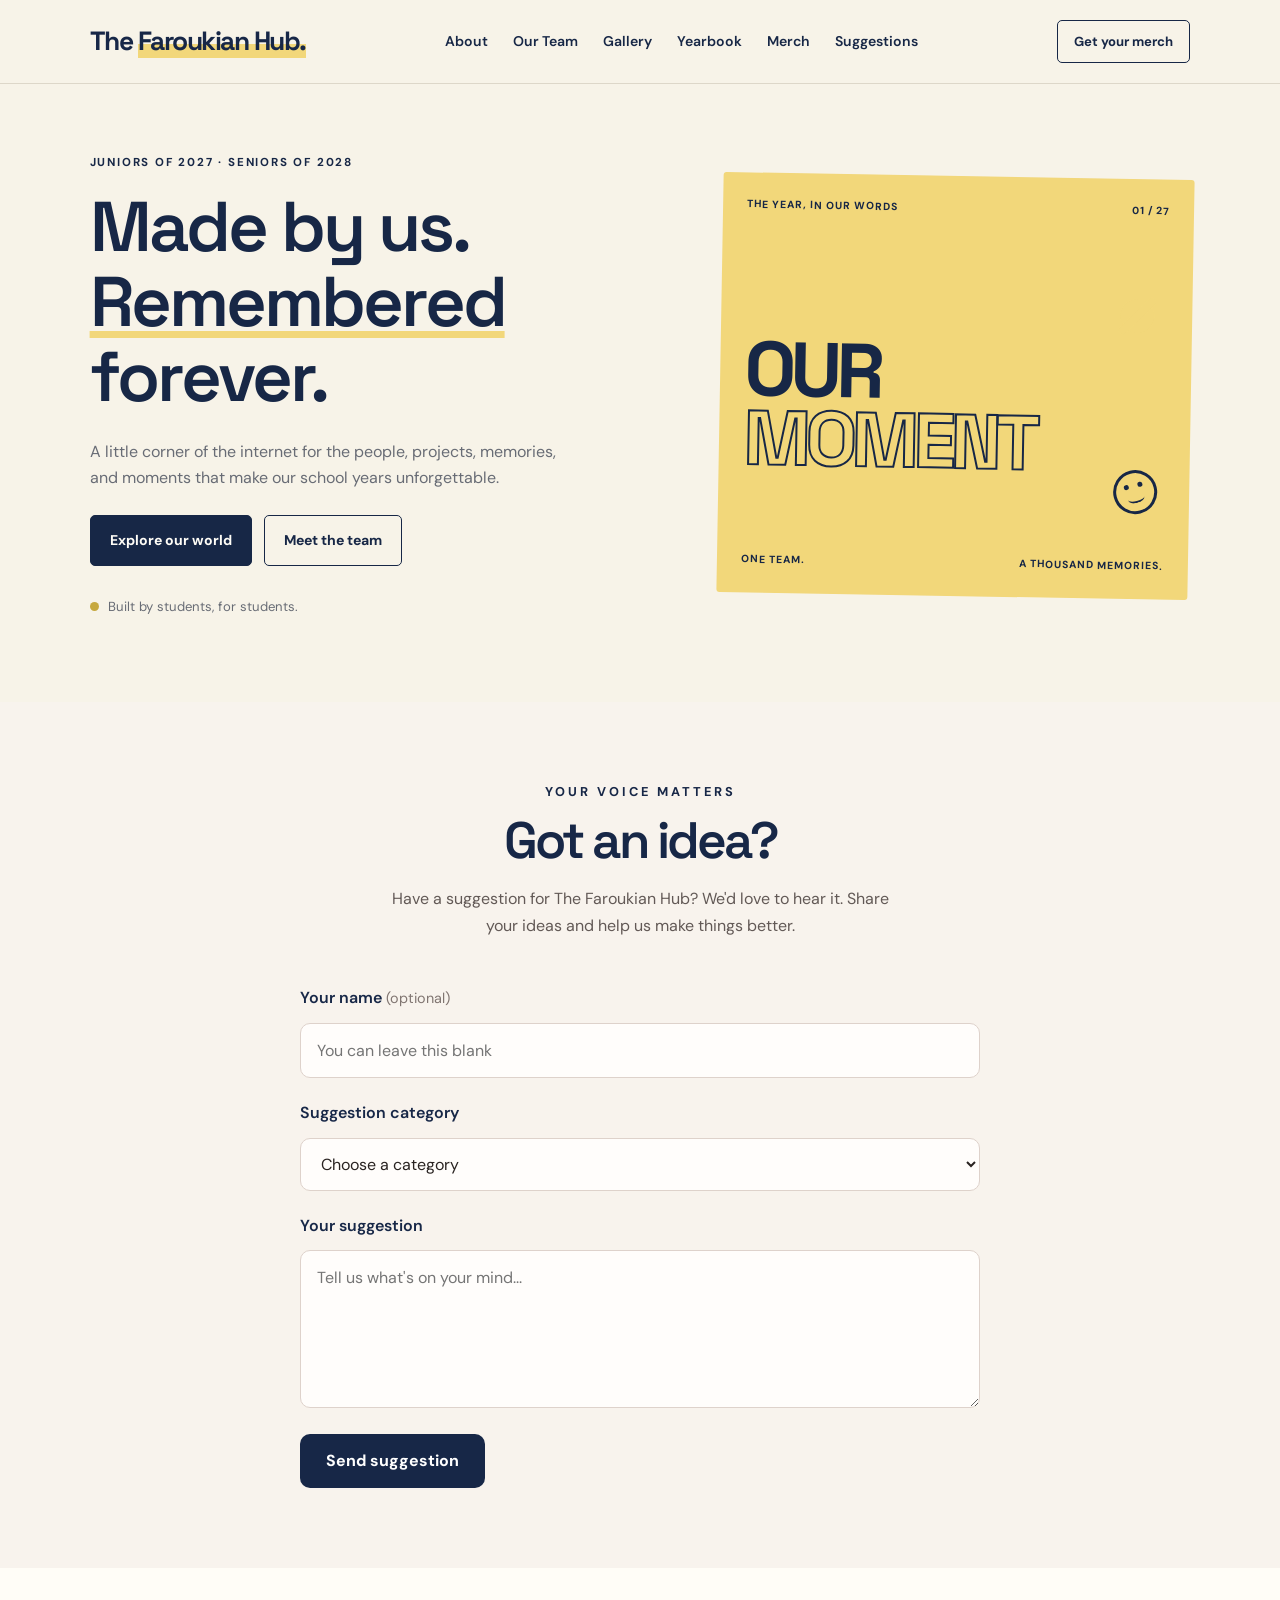
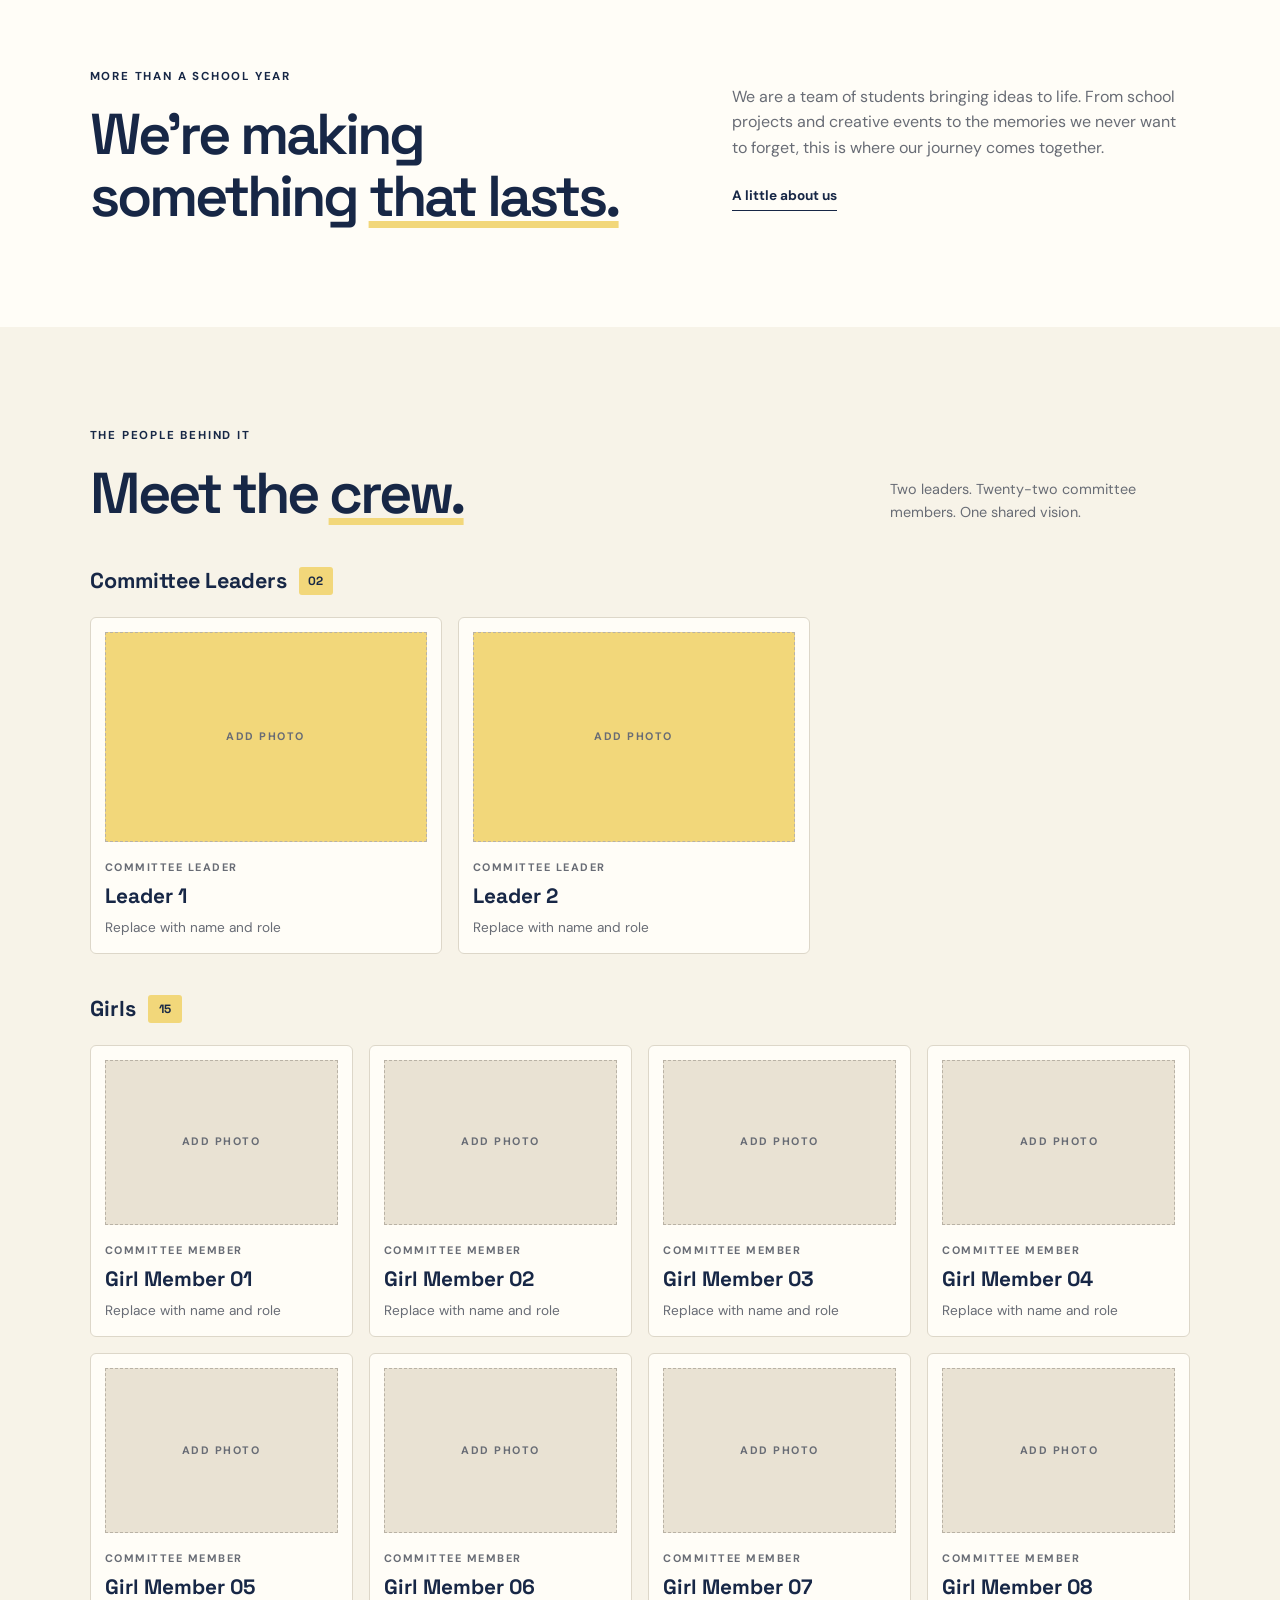
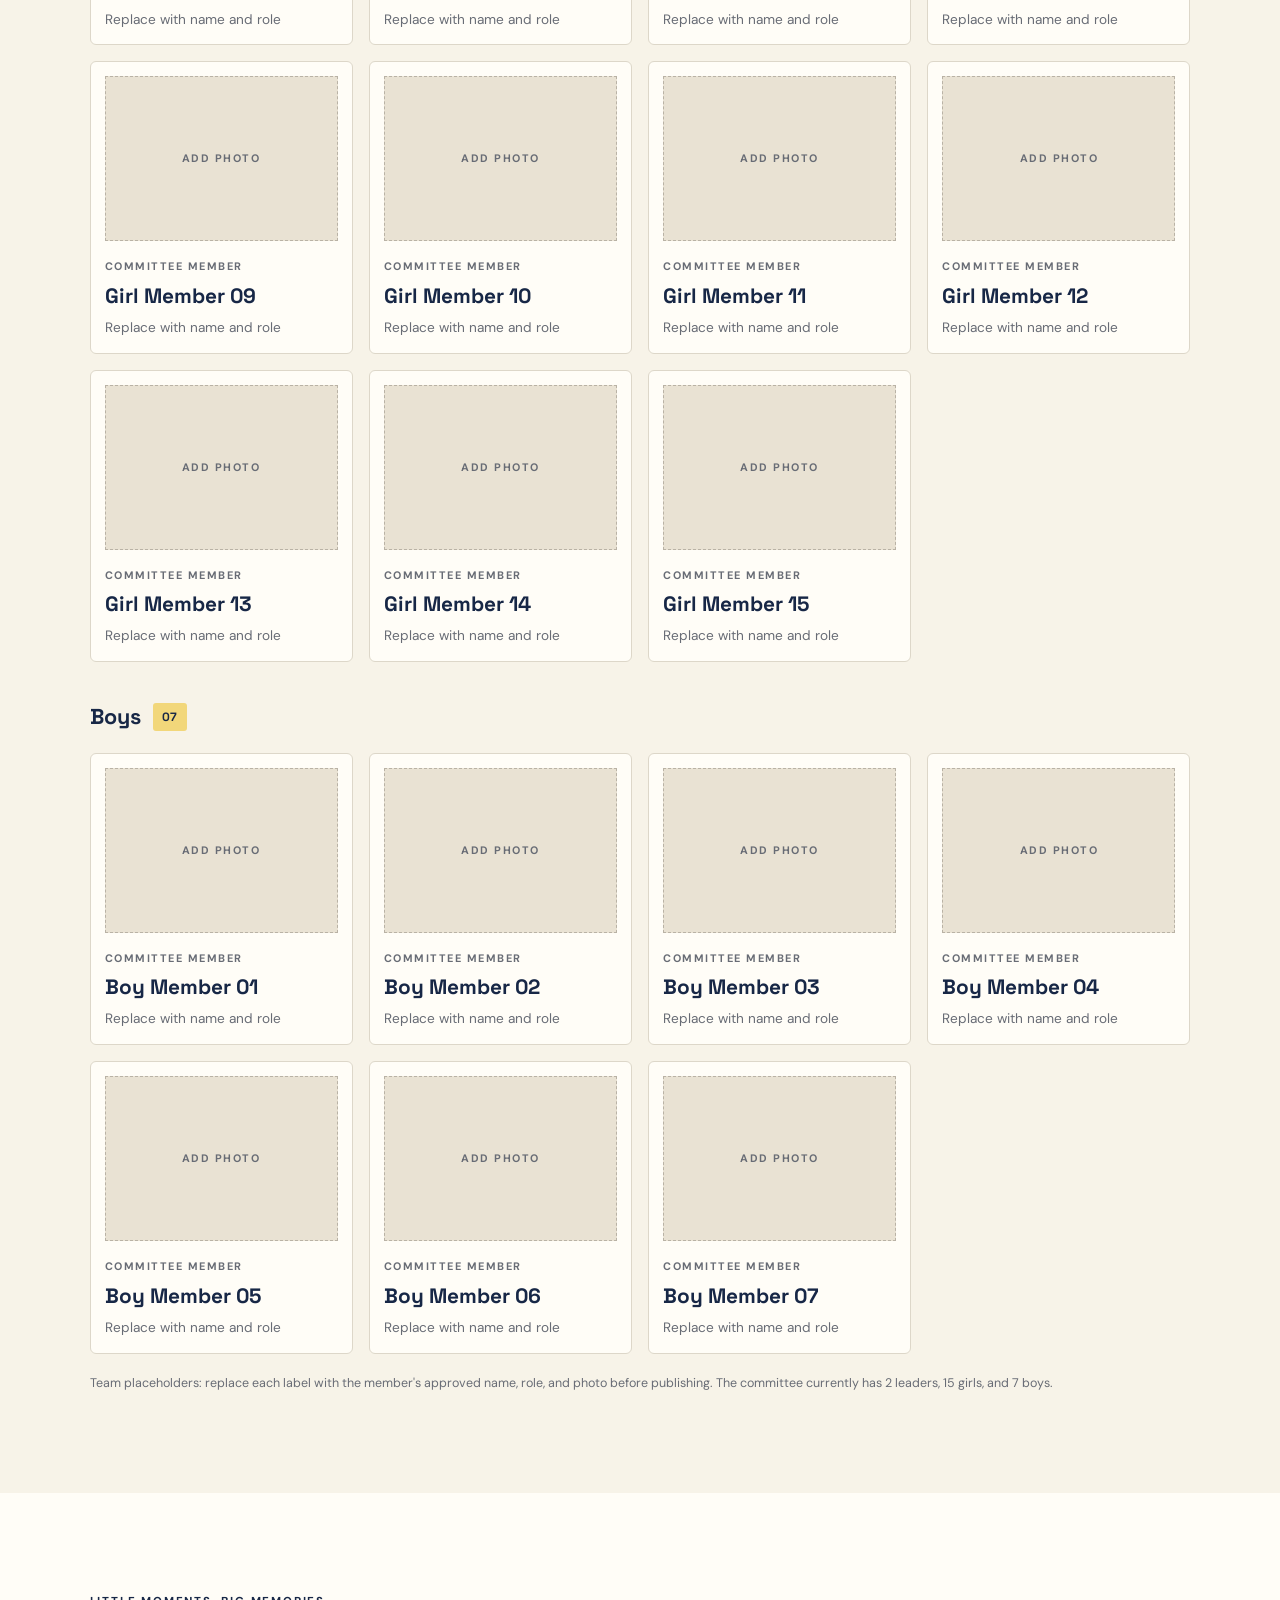
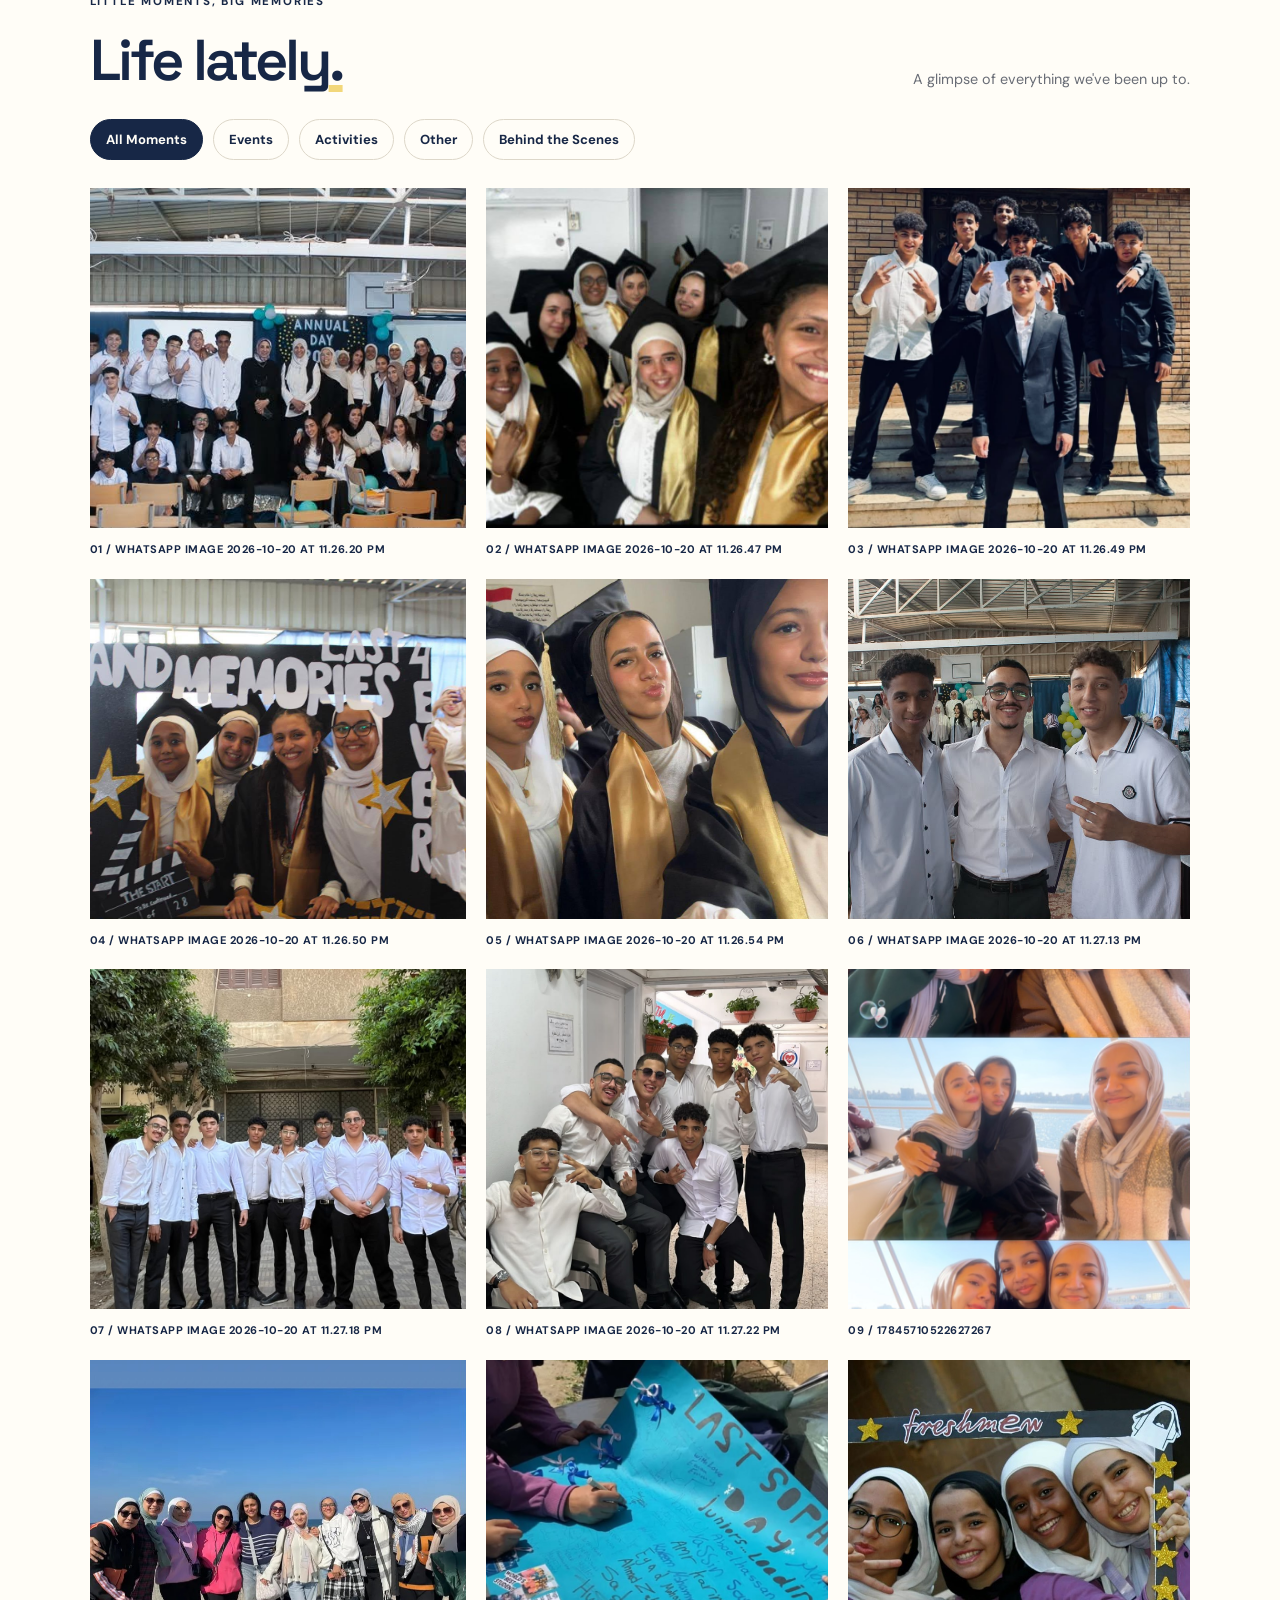
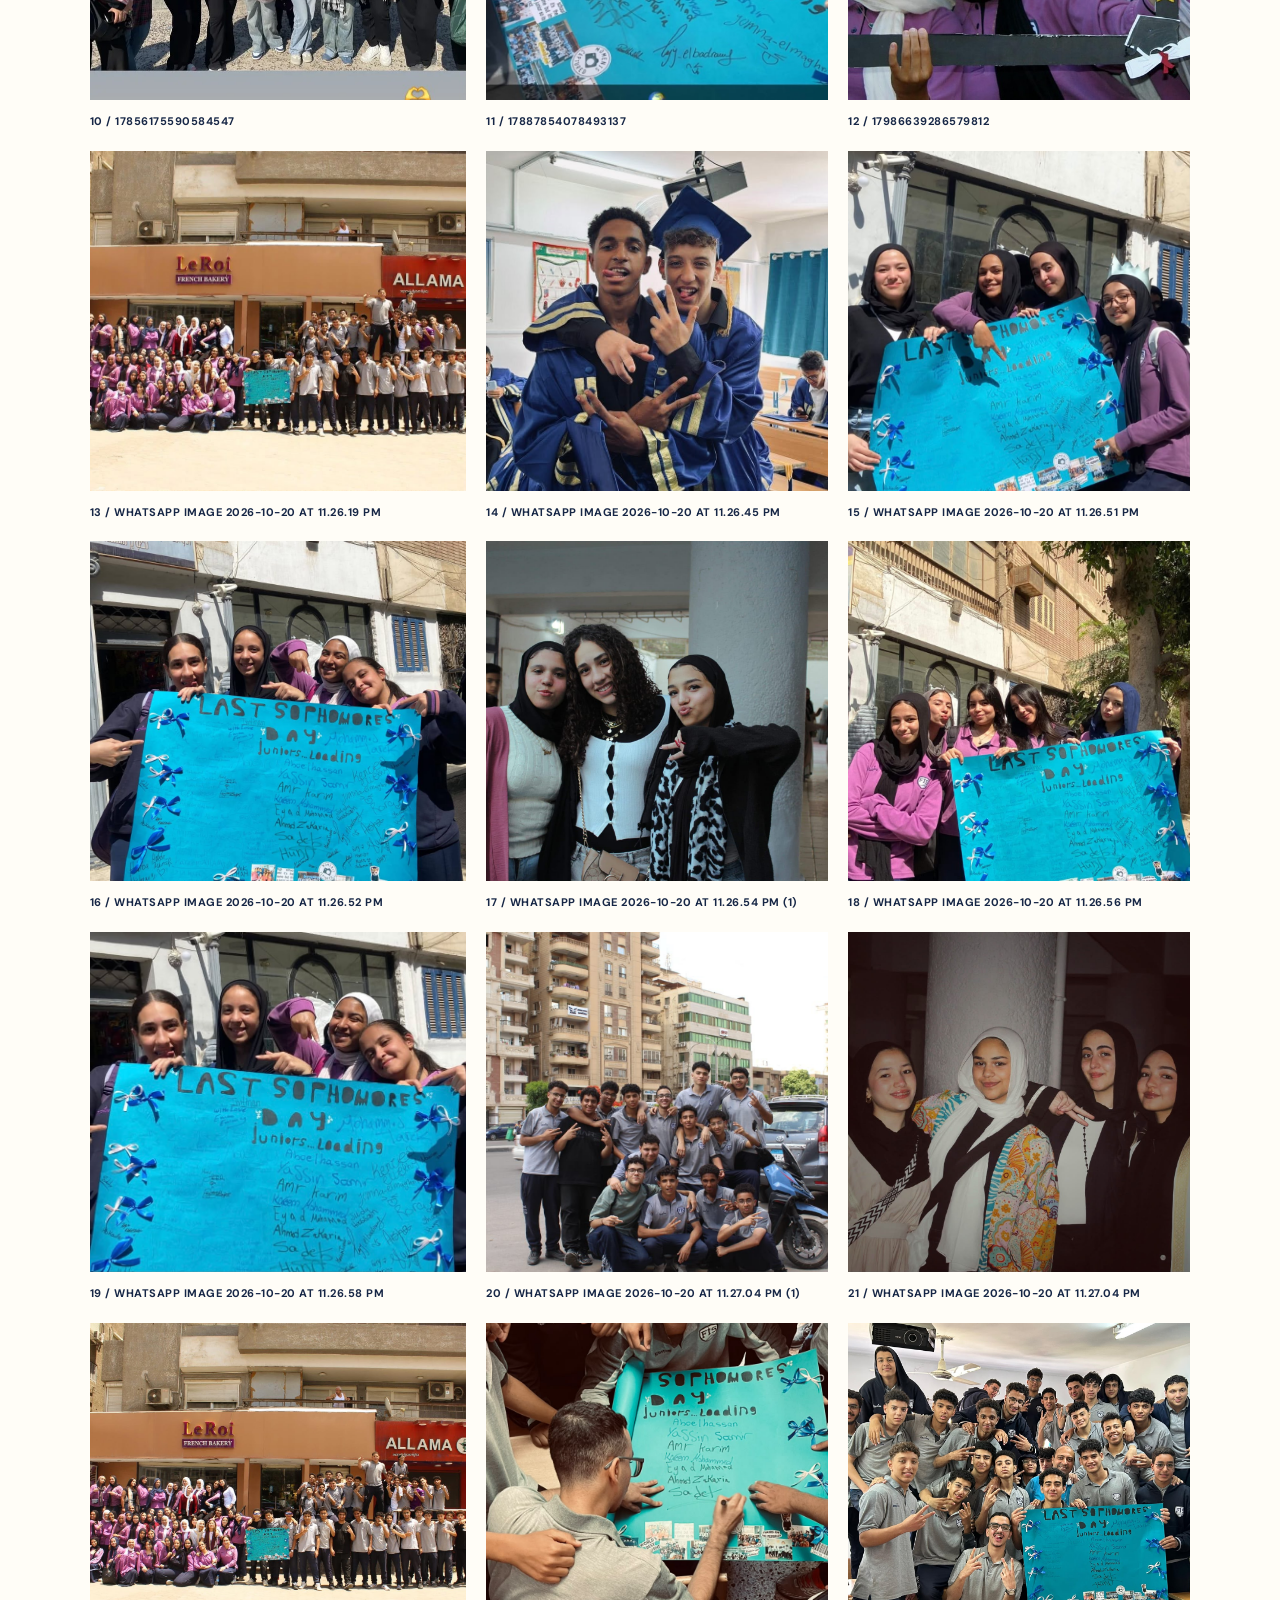
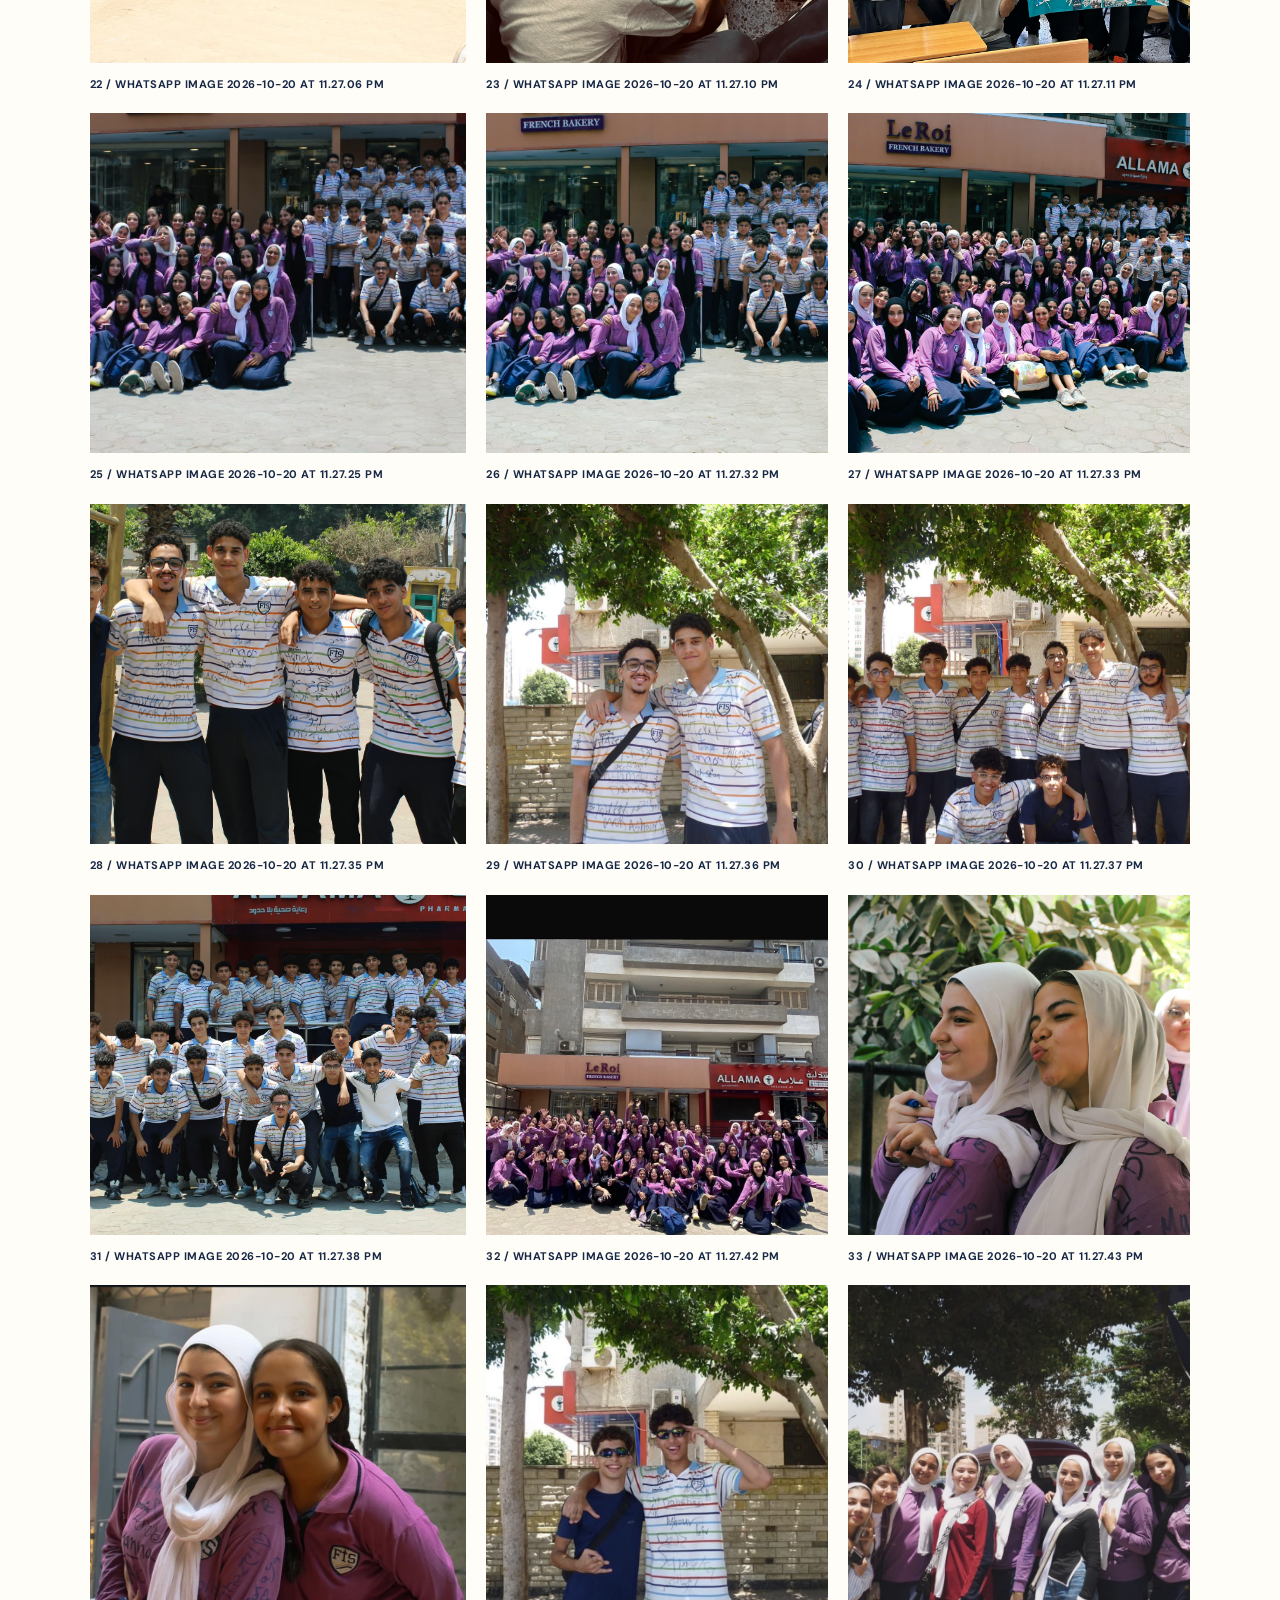
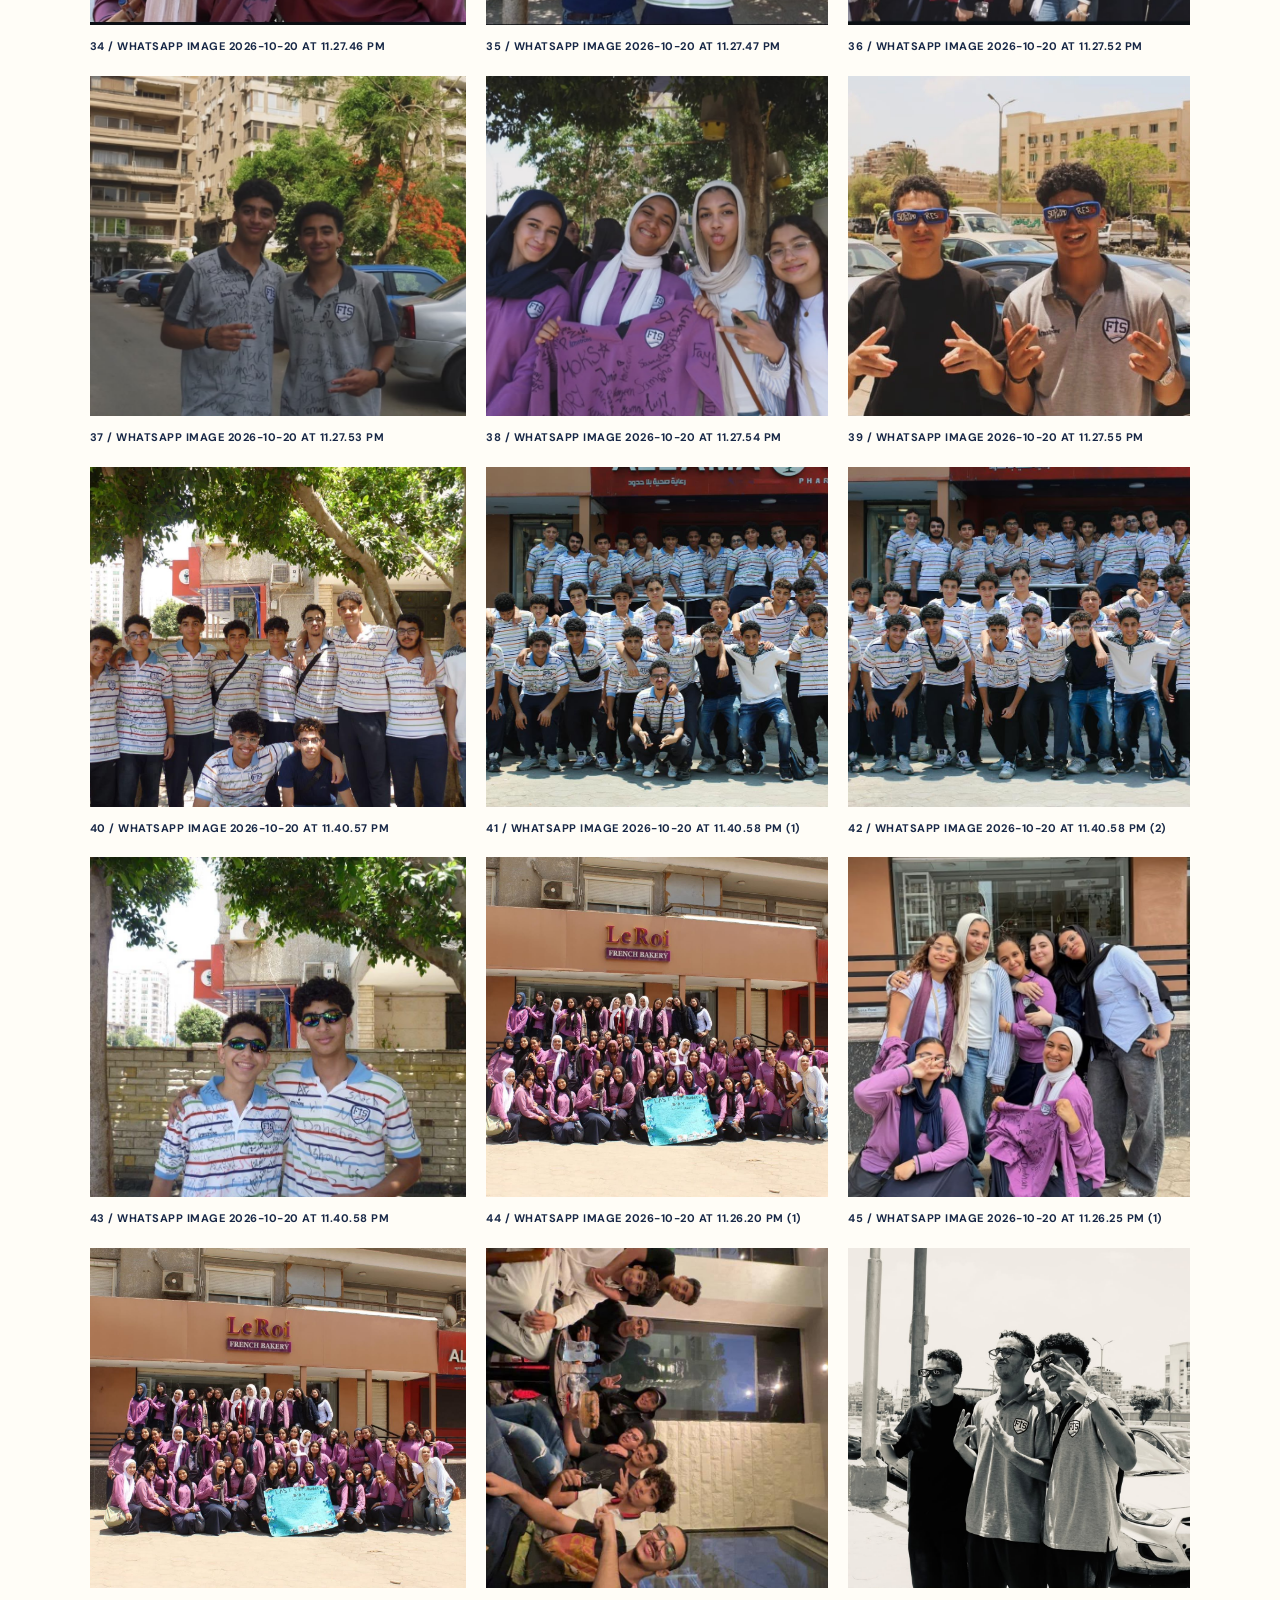
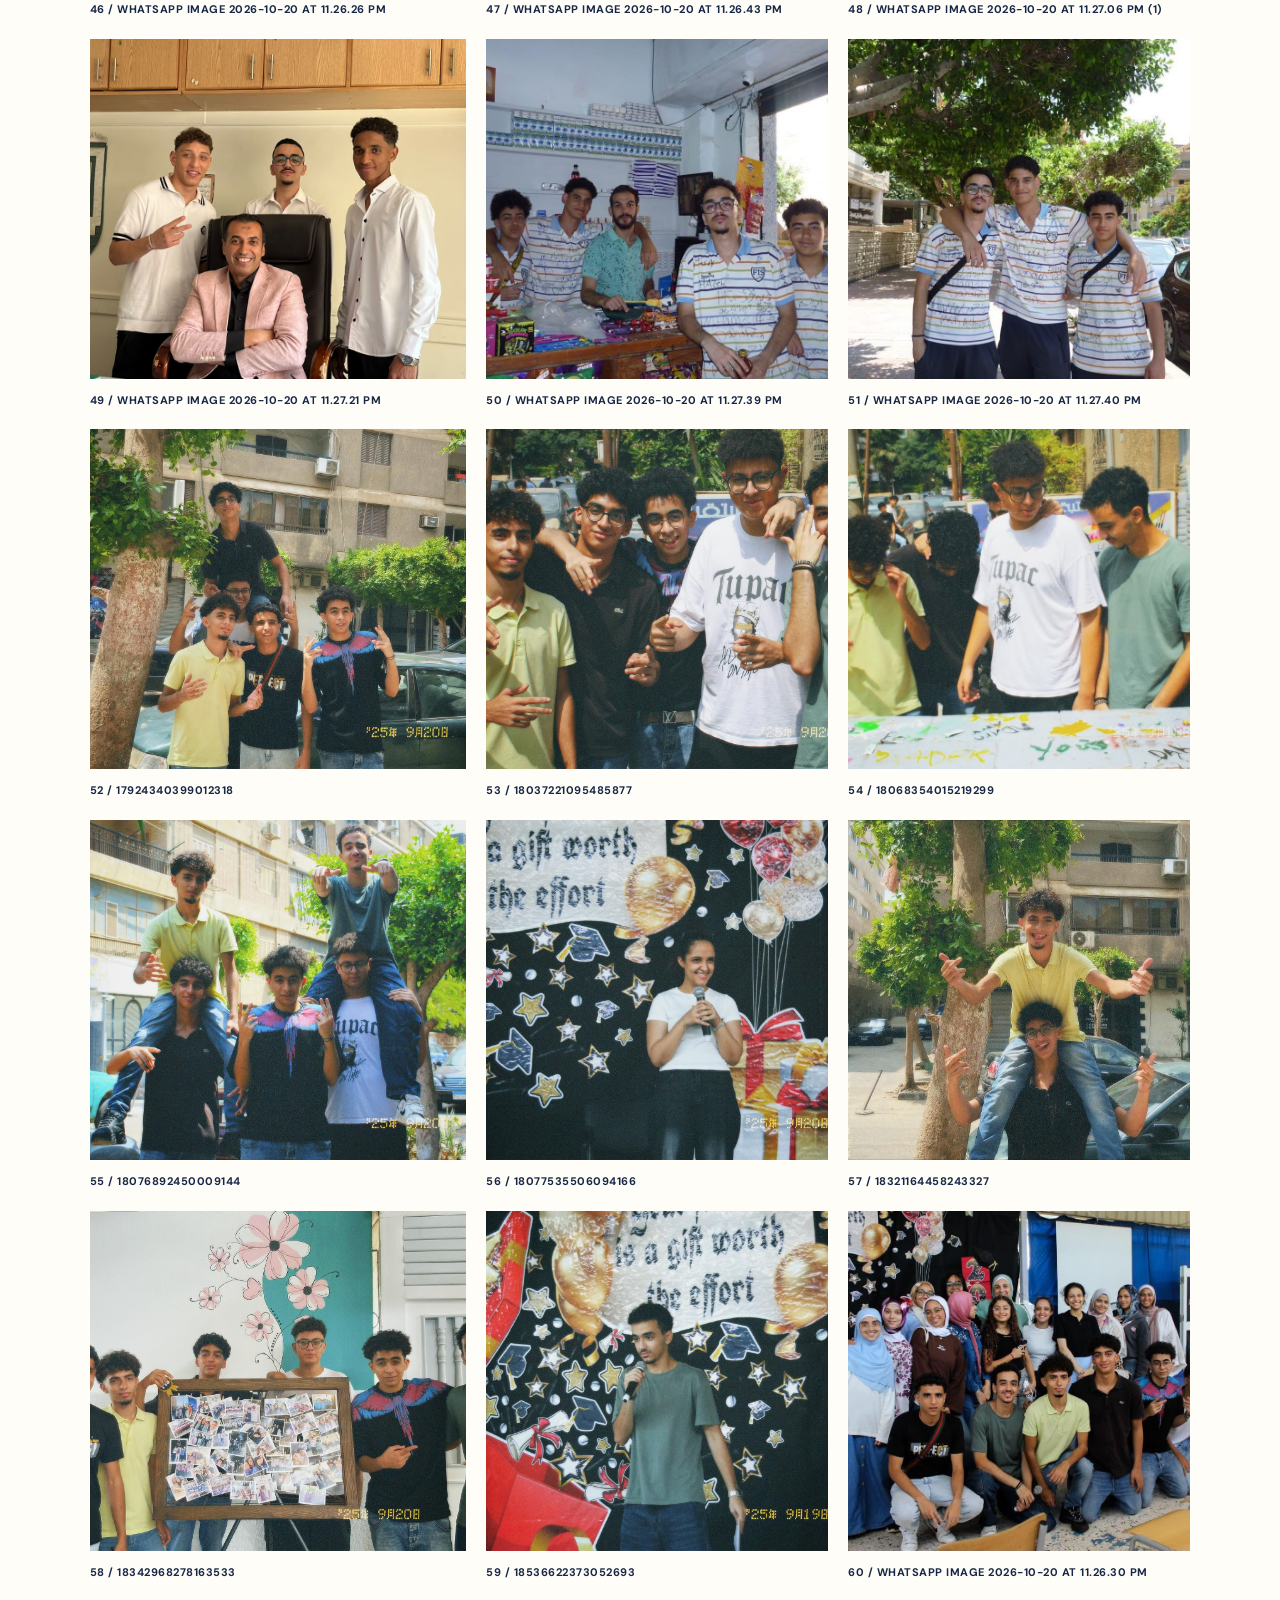
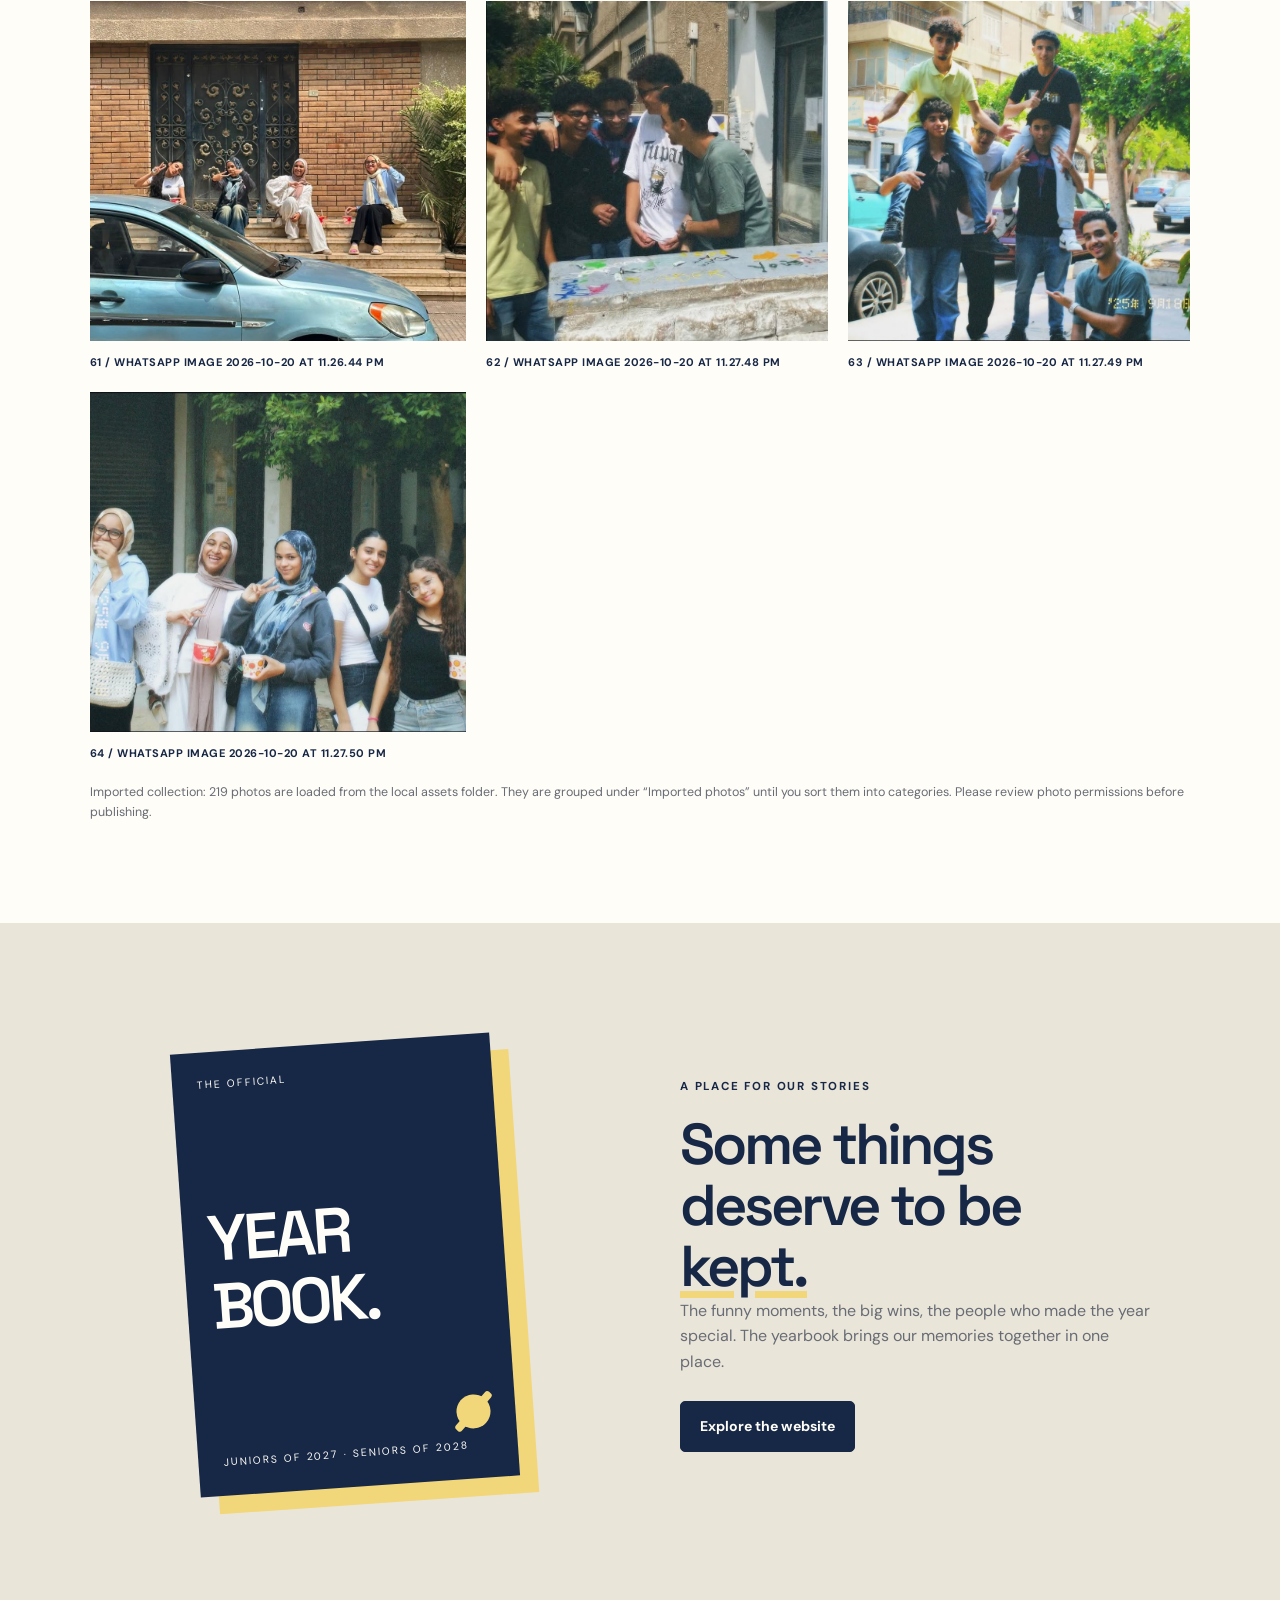
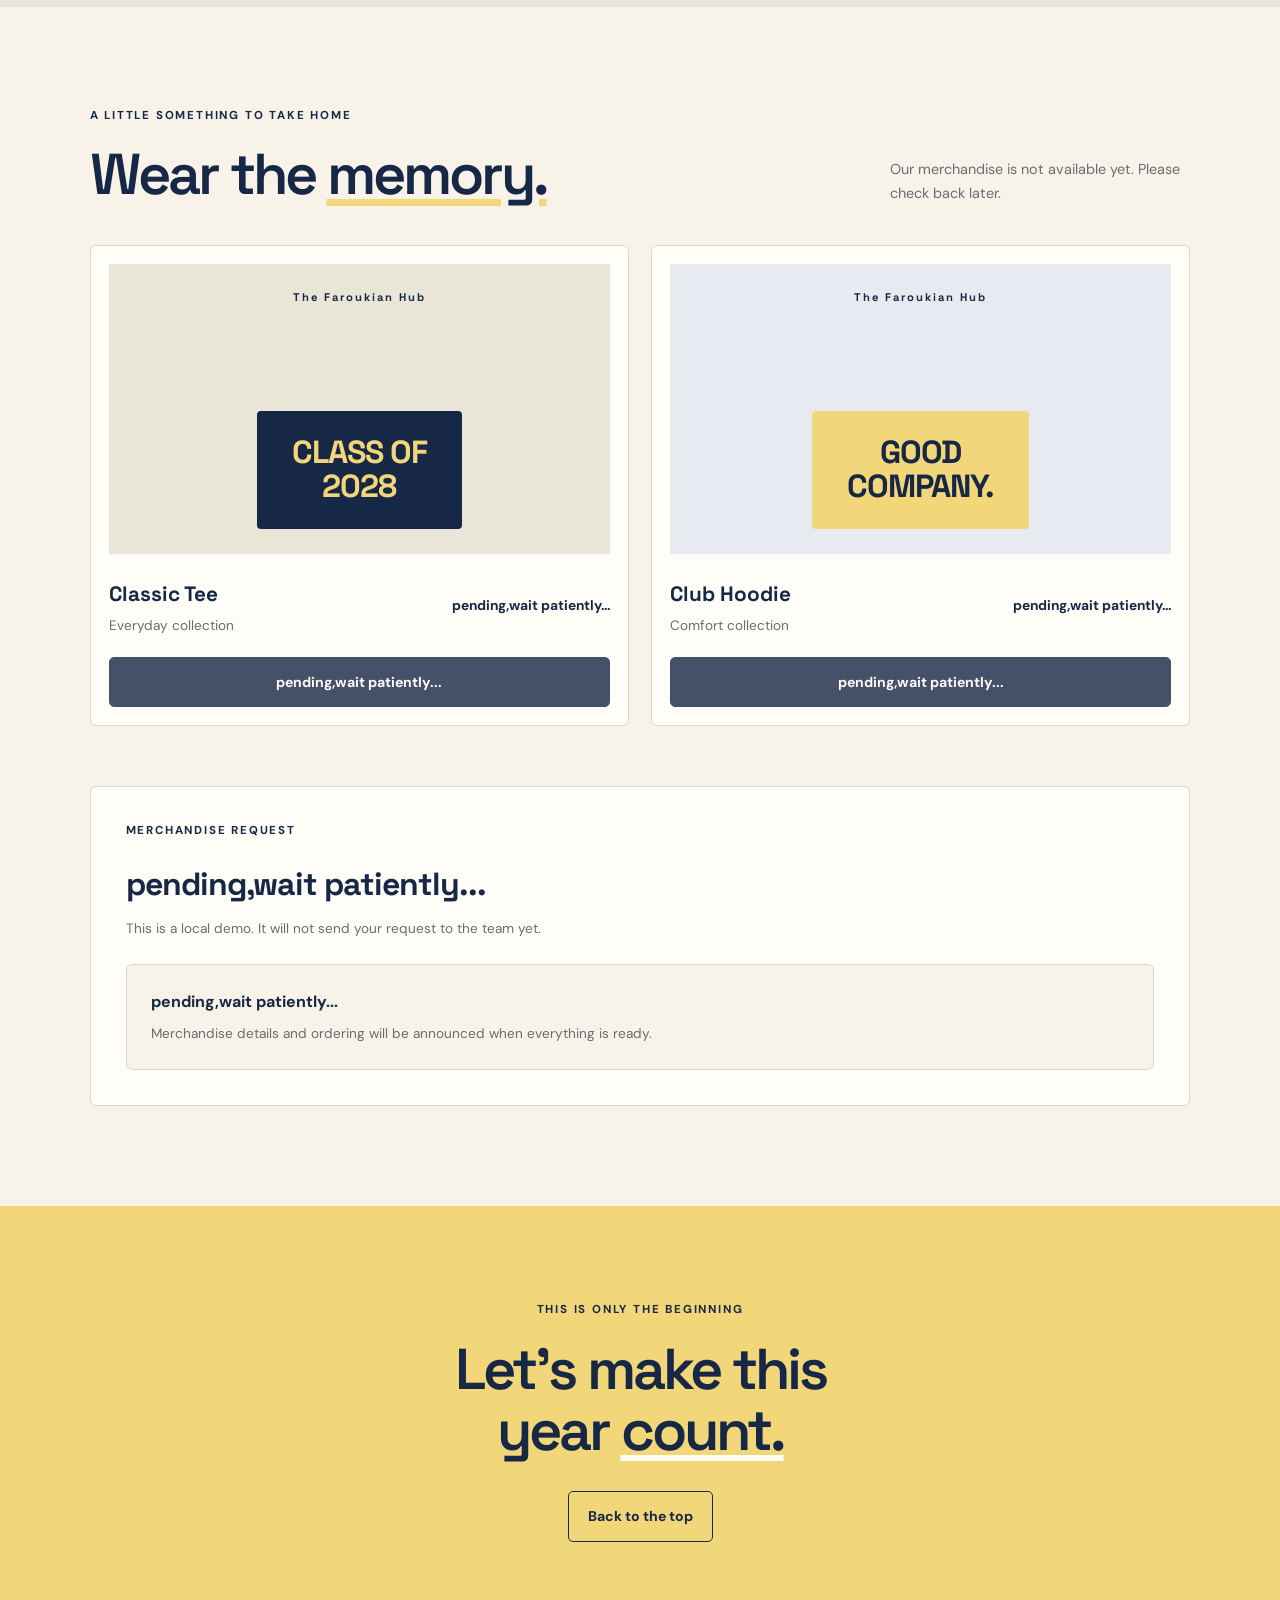
==== commit 6e342588: "Update index.html" ====
--- a/index.html
+++ b/index.html
@@ -3,7 +3,7 @@
 <head>
 	<meta charset="UTF-8">
 	<meta name="viewport" content="width=device-width, initial-scale=1.0">
-	<title>Our Space | Student Activity</title>
+	<title>The Faroukian Hub | Student Activity</title>
 	<link rel="stylesheet" href="our-space-style.css">
 <script src="gallery-data.js" defer></script>
 <script src="our-space-script.js" defer></script>
@@ -11,15 +11,18 @@
 
 <body>
 	<header class="navbar">
-		<a href="#home" class="logo">our<span>space.</span></a>
-
-		<nav>
-			<a href="#about">About</a>
-			<a href="#team">Our Team</a>
-			<a href="#gallery">Gallery</a>
-			<a href="#yearbook">Yearbook</a>
-			<a href="#shop">Merch</a>
-		</nav>
+		<a href="#home" class="logo">The <span>Faroukian Hub.</span></a>
+
+		
+<nav>
+    <a href="#about">About</a>
+    <a href="#team">Our Team</a>
+    <a href="#gallery">Gallery</a>
+    <a href="#yearbook">Yearbook</a>
+    <a href="#shop">Merch</a>
+    <a href="#suggestions">Suggestions</a>
+</nav>
+
 
 		<a class="nav-cta" href="#shop">Get your merch</a>
 	</header>
@@ -74,6 +77,50 @@
 				</div>
 			</div>
 		</section>
+
+		
+<section id="suggestions" class="suggestions-section">
+  <div class="suggestions-container">
+    <p class="section-eyebrow">YOUR VOICE MATTERS</p>
+    <h2>Got an idea?</h2>
+    <p class="suggestions-intro">
+      Have a suggestion for The Faroukian Hub? We'd love to hear it.
+      Share your ideas and help us make things better.
+    </p>
+
+    <form action="https://formspree.io/f/meaaopaq" method="POST">
+      <label for="suggestion-name">Your name <span>(optional)</span></label>
+      <input
+        type="text"
+        id="suggestion-name"
+        name="name"
+        placeholder="You can leave this blank"
+      >
+
+      <label for="suggestion-category">Suggestion category</label>
+      <select id="suggestion-category" name="category" required>
+        <option value="" disabled selected>Choose a category</option>
+        <option value="Events">Events</option>
+        <option value="Activities">Activities</option>
+        <option value="Website">Website</option>
+        <option value="Merchandise">Merchandise</option>
+        <option value="Other">Other ideas</option>
+      </select>
+
+      <label for="suggestion-message">Your suggestion</label>
+      <textarea
+        id="suggestion-message"
+        name="suggestion"
+        rows="5"
+        placeholder="Tell us what's on your mind..."
+        required
+      ></textarea>
+
+      <button type="submit">Send suggestion</button>
+    </form>
+  </div>
+</section>
+
 
 		<section class="intro section-pad" id="about">
 			<div>
@@ -356,7 +403,7 @@
 			<div class="product-grid">
 				<article class="product-card">
 					<div class="product-art product-shirt">
-						<span>OUR SPACE</span>
+						<span>The Faroukian Hub</span>
 						<p>CLASS OF<br>2028</p>
 					</div>
 					<div class="product-info">
@@ -374,7 +421,7 @@
 
 				<article class="product-card">
 					<div class="product-art product-hoodie">
-						<span>OUR SPACE</span>
+						<span>The Faroukian Hub</span>
 						<p>GOOD<br>COMPANY.</p>
 					</div>
 					<div class="product-info">
@@ -421,6 +468,8 @@
 		<a href="#home" class="logo">our<span>space.</span></a>
 		<p>Made with ideas, teamwork, and a little bit of chaos.</p>
 		<p>Juniors of 2027 · Seniors of 2028 | Student Activity</p>
+	
+
 	</footer>
 </body>
 </html>
--- a/our-space-style.css
+++ b/our-space-style.css
@@ -1080,3 +1080,167 @@
     text-align: right;
     font-size: 0.86rem;
 }
+
+/* ===== Suggestions Section ===== */
+.suggestions-section {
+  padding: 80px 24px;
+  background: #f8f3ed;
+  color: #292321;
+}
+
+.suggestions-container {
+  max-width: 680px;
+  margin: 0 auto;
+}
+
+.suggestions-section .section-eyebrow {
+  margin-bottom: 12px;
+  color: #172747;
+  font-size: 0.8rem;
+  font-weight: 700;
+  letter-spacing: 3px;
+  text-align: center;
+}
+
+.suggestions-section h2 {
+  margin: 0 0 16px;
+  color: #172747;
+  font-size: clamp(2rem, 5vw, 3.2rem);
+  text-align: center;
+}
+
+.suggestions-intro {
+  max-width: 520px;
+  margin: 0 auto 36px;
+  color: #625956;
+  line-height: 1.7;
+  text-align: center;
+}
+
+.suggestions-container form {
+  display: flex;
+  flex-direction: column;
+  gap: 12px;
+}
+
+.suggestions-container label {
+  margin-top: 10px;
+  font-weight: 600;
+}
+
+.suggestions-container label span {
+  color: #807571;
+  font-size: 0.9rem;
+  font-weight: 400;
+}
+
+.suggestions-container input,
+.suggestions-container select,
+.suggestions-container textarea {
+  box-sizing: border-box;
+  width: 100%;
+  padding: 14px 16px;
+  border: 1px solid #ded2cb;
+  border-radius: 10px;
+  background: #fffdfb;
+  color: #292321;
+  font: inherit;
+}
+
+.suggestions-container textarea {
+  resize: vertical;
+}
+
+.suggestions-container input:focus,
+.suggestions-container select:focus,
+.suggestions-container textarea:focus {
+  border-color: #172747;
+  outline: 2px solid #17274733;
+}
+
+.suggestions-container button {
+  align-self: flex-start;
+  margin-top: 14px;
+  padding: 14px 26px;
+  border: none;
+  border-radius: 10px;
+  background: #172747;
+  color: #fff;
+  font: inherit;
+  font-weight: 700;
+  cursor: pointer;
+  transition: background 0.2s ease, transform 0.2s ease;
+}
+
+.suggestions-container button:hover {
+  background: #101B32;
+  transform: translateY(-2px);
+}
+
+@media (max-width: 600px) {
+  .suggestions-section {
+    padding: 56px 18px;
+  }
+
+  .suggestions-container button {
+    width: 100%;
+  }
+}
+
+/* Faroukian Hub navigation colors */
+nav a {
+  transition: color 0.2s ease;
+}
+
+nav a:hover,
+nav a:focus-visible {
+  color: #F3DF8A;
+}
+
+/* ===== The Faroukian Hub brand ===== */
+:root {
+  --hub-navy: #172747;
+  --hub-navy-dark: #101B32;
+  --hub-butter: #F3DF8A;
+}
+
+/* Navigation hover */
+.navbar nav a {
+  transition: color 0.2s ease;
+}
+
+.navbar nav a:hover,
+.navbar nav a:focus-visible {
+  color: var(--hub-butter);
+}
+
+/* Suggestions section */
+.suggestions-section {
+  background: #f8f3ed;
+  color: var(--hub-navy);
+}
+
+.suggestions-section .section-eyebrow {
+  color: var(--hub-navy);
+}
+
+.suggestions-section h2 {
+  color: var(--hub-navy);
+}
+
+.suggestions-container button {
+  background: var(--hub-navy);
+}
+
+.suggestions-container button:hover {
+  background: var(--hub-navy-dark);
+}
+
+/* Main brand logo */
+.navbar .logo {
+  color: var(--hub-navy);
+}
+
+.navbar .logo span {
+  color: var(--hub-navy);
+}
